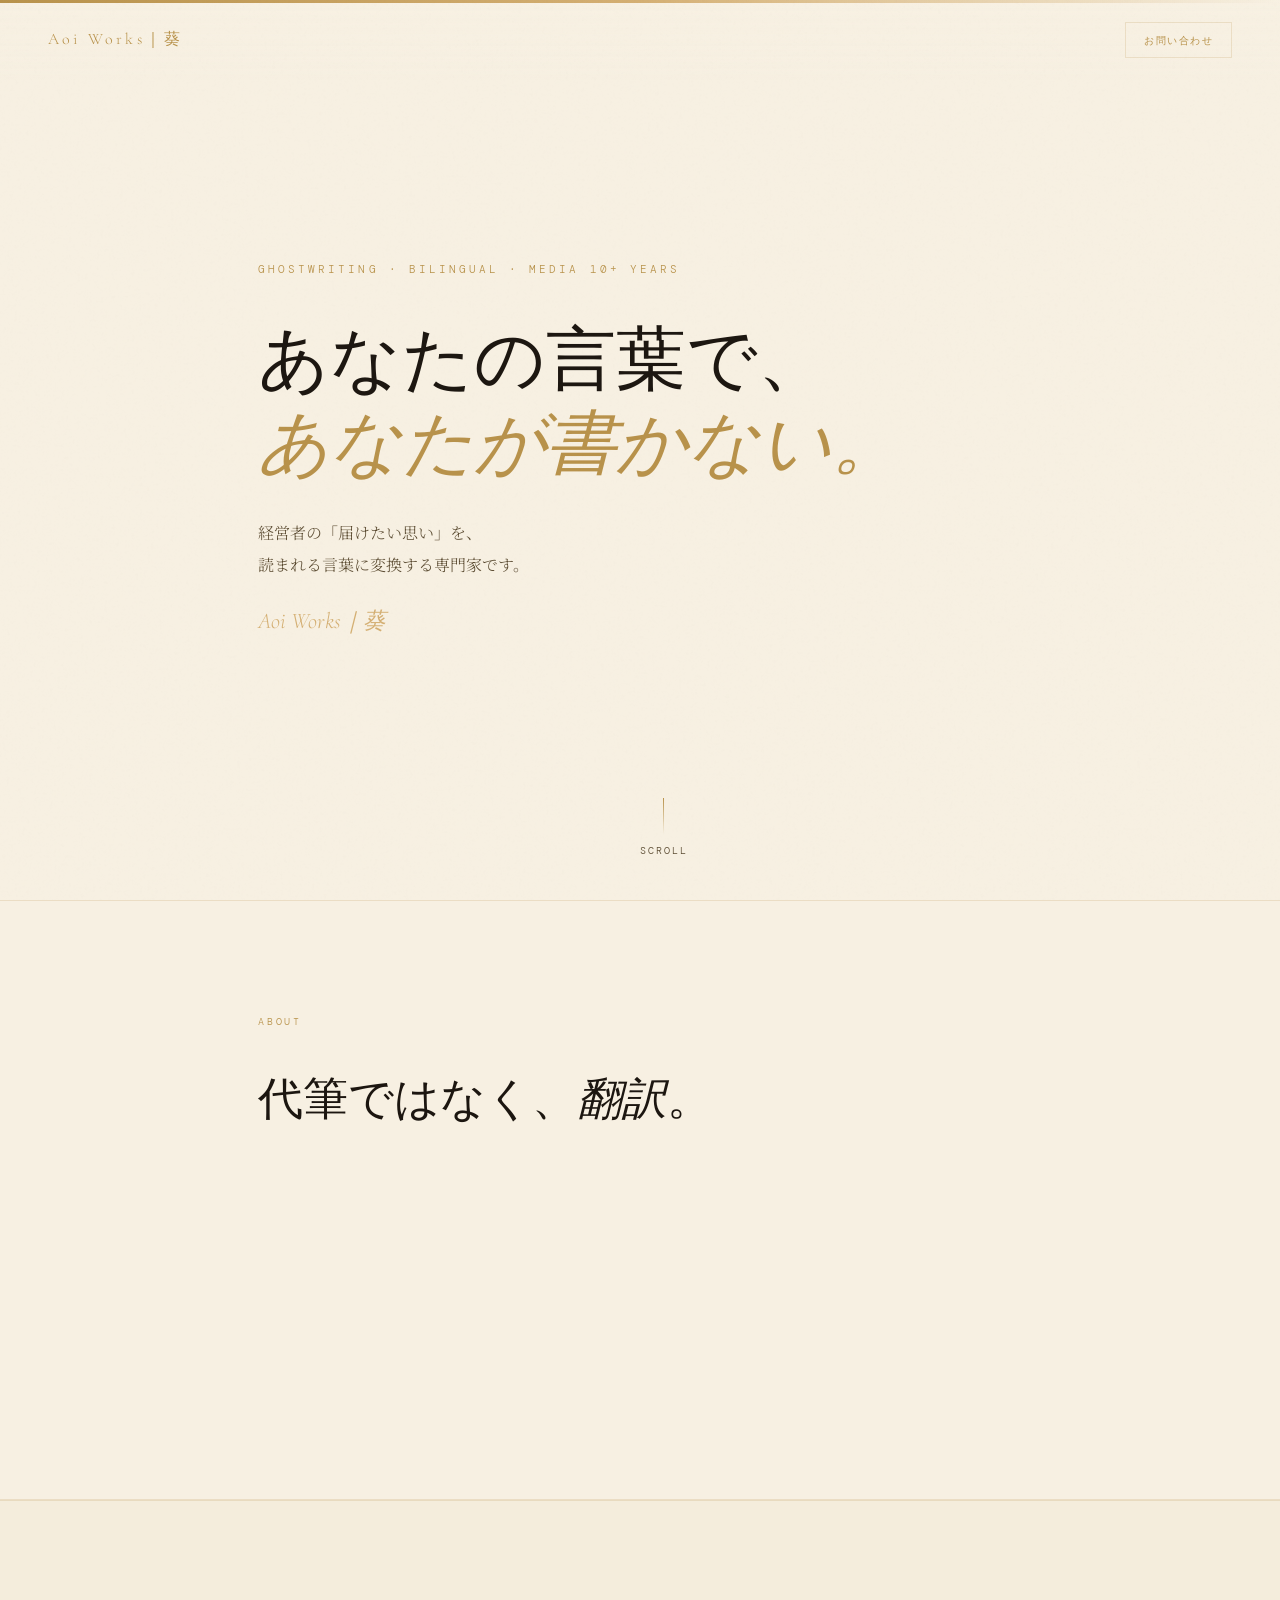
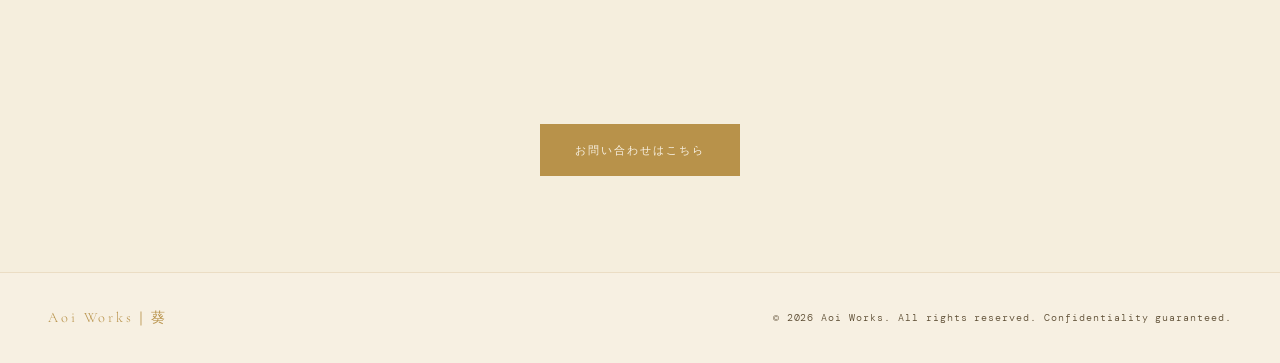
==== index.html @ c4fcb0ce "Update index.html" ====
<!DOCTYPE html>
<html lang="ja">
<head>
<meta charset="UTF-8">
<meta name="viewport" content="width=device-width, initial-scale=1.0">
<meta property="og:title" content="Aoi Works｜葵">
<meta property="og:description" content="あなたの言葉で、あなたが書かない。経営者専属ゴーストライター・英語IR代行。">
<meta property="og:image" content="https://aoi-works.github.io/og-image.png">
<meta property="og:url" content="https://aoi-works.github.io">
<meta property="og:type" content="website">
<link rel="icon" type="image/png" href="https://aoi-works.github.io/favicon.png">
<title>Aoi Works｜葵</title>
<link href="https://fonts.googleapis.com/css2?family=Cormorant+Garamond:ital,wght@0,300;0,400;0,600;1,300;1,400&family=Noto+Serif+JP:wght@200;300;400&family=DM+Mono:wght@300;400&display=swap" rel="stylesheet">
<style>
  :root {
    --paper:      #f7f0e2;
    --paper-dark: #ede0c4;
    --ink:        #1c1610;
    --gold:       #b8924a;
    --gold-light: #d4af72;
    --gold-pale:  #e8d9b8;
    --muted:      #5a4a30;
    --rule:       rgba(184,146,74,0.2);
    --serif-en:   'Cormorant Garamond', Georgia, serif;
    --serif-jp:   'Noto Serif JP', serif;
    --mono:       'DM Mono', monospace;
  }

  *, *::before, *::after { box-sizing: border-box; margin: 0; padding: 0; }
  html { scroll-behavior: smooth; }

  body {
    background: var(--paper);
    color: var(--ink);
    font-family: var(--serif-jp);
    font-weight: 300;
    line-height: 1.85;
    overflow-x: hidden;
  }

  body::before {
    content: '';
    position: fixed;
    inset: 0;
    background-image: url("data:image/svg+xml,%3Csvg viewBox='0 0 256 256' xmlns='http://www.w3.org/2000/svg'%3E%3Cfilter id='n'%3E%3CfeTurbulence type='fractalNoise' baseFrequency='0.9' numOctaves='4' stitchTiles='stitch'/%3E%3C/filter%3E%3Crect width='100%25' height='100%25' filter='url(%23n)' opacity='0.03'/%3E%3C/svg%3E");
    pointer-events: none;
    z-index: 999;
    opacity: 0.5;
  }

  .mono { font-family: var(--mono); }
  .en   { font-family: var(--serif-en); }

  /* ─── NAV ─── */
  nav {
    position: fixed;
    top: 0; left: 0; right: 0;
    z-index: 100;
    display: flex;
    justify-content: space-between;
    align-items: center;
    padding: 1.4rem 3rem;
    background: linear-gradient(to bottom, rgba(247,240,226,0.97), transparent);
  }

  .nav-logo {
    font-family: var(--serif-en);
    font-size: 1rem;
    letter-spacing: 0.2em;
    color: var(--gold);
    text-decoration: none;
  }

  .nav-contact {
    font-family: var(--mono);
    font-size: 0.65rem;
    letter-spacing: 0.15em;
    color: var(--gold);
    text-decoration: none;
    border: 1px solid var(--rule);
    padding: 0.45rem 1.1rem;
    transition: all 0.3s;
  }
  .nav-contact:hover { background: var(--gold); color: var(--paper); border-color: var(--gold); }

  /* ─── HERO ─── */
  #hero {
    min-height: 100vh;
    display: flex;
    flex-direction: column;
    justify-content: center;
    padding: 8rem 3rem 5rem;
    max-width: 860px;
    margin: 0 auto;
    position: relative;
  }

  .hero-top-line {
    position: fixed;
    top: 0; left: 0; right: 0;
    height: 3px;
    background: linear-gradient(to right, var(--gold), var(--gold-light), transparent);
    z-index: 101;
  }

  .hero-eyebrow {
    font-family: var(--mono);
    font-size: 0.68rem;
    letter-spacing: 0.28em;
    color: var(--gold);
    margin-bottom: 2.5rem;
    opacity: 0;
    animation: fadeUp 0.8s 0.2s forwards;
  }

  .hero-headline {
    font-family: var(--serif-en);
    font-size: clamp(2.4rem, 5.5vw, 4.5rem);
    font-weight: 300;
    line-height: 1.2;
    margin-bottom: 1.8rem;
    opacity: 0;
    animation: fadeUp 0.9s 0.4s forwards;
    color: var(--ink);
  }

  .hero-headline em {
    font-style: italic;
    color: var(--gold);
  }

  .hero-sub {
    font-size: 1rem;
    color: var(--muted);
    max-width: 480px;
    margin-bottom: 1.2rem;
    opacity: 0;
    animation: fadeUp 0.9s 0.6s forwards;
    line-height: 2;
  }

  .hero-tagline {
    font-family: var(--serif-en);
    font-size: 1.4rem;
    font-style: italic;
    color: var(--gold-light);
    opacity: 0;
    animation: fadeUp 0.9s 0.8s forwards;
    margin-bottom: 3rem;
  }

  .hero-scroll {
    position: absolute;
    bottom: 2.5rem;
    left: 50%;
    transform: translateX(-50%);
    display: flex;
    flex-direction: column;
    align-items: center;
    gap: 0.5rem;
    opacity: 0;
    animation: fadeUp 1s 1.2s forwards;
  }
  .hero-scroll span {
    font-family: var(--mono);
    font-size: 0.6rem;
    letter-spacing: 0.2em;
    color: var(--muted);
  }
  .scroll-line {
    width: 1px;
    height: 36px;
    background: linear-gradient(to bottom, var(--gold), transparent);
    animation: scrollPulse 2s infinite;
  }

  hr.rule {
    border: none;
    border-top: 1px solid var(--rule);
    margin: 0;
  }

  /* ─── ABOUT ─── */
  #about {
    padding: 7rem 3rem;
    max-width: 860px;
    margin: 0 auto;
  }

  .section-label {
    font-family: var(--mono);
    font-size: 0.62rem;
    letter-spacing: 0.28em;
    color: var(--gold);
    margin-bottom: 2.5rem;
  }

  .about-headline {
    font-family: var(--serif-en);
    font-size: clamp(1.8rem, 3.5vw, 2.8rem);
    font-weight: 300;
    line-height: 1.3;
    margin-bottom: 2rem;
    color: var(--ink);
  }

  .about-body {
    font-size: 0.95rem;
    font-weight: 400;
    color: var(--muted);
    max-width: 560px;
    line-height: 2;
  }

  .about-tags {
    display: flex;
    gap: 1rem;
    flex-wrap: wrap;
    margin-top: 2.5rem;
  }

  .tag {
    font-family: var(--mono);
    font-size: 0.62rem;
    letter-spacing: 0.12em;
    color: var(--gold);
    border: 1px solid var(--rule);
    padding: 0.4rem 1rem;
  }

  /* ─── SERVICES ─── */
  #services {
    padding: 7rem 3rem;
    background: rgba(184,146,74,0.04);
    border-top: 1px solid var(--rule);
    border-bottom: 1px solid var(--rule);
  }

  .services-inner {
    max-width: 860px;
    margin: 0 auto;
  }

  .cards {
    display: grid;
    grid-template-columns: 1fr 1fr;
    gap: 0;
    border: 1px solid var(--rule);
    margin-top: 3rem;
  }

  .card {
    padding: 3rem 2.5rem;
    border-right: 1px solid var(--rule);
    position: relative;
    transition: background 0.3s;
  }
  .card:last-child { border-right: none; }
  .card:hover { background: rgba(184,146,74,0.05); }

  .card.coming {
    opacity: 0.65;
  }

  .card-num {
    font-family: var(--serif-en);
    font-size: 2.5rem;
    font-weight: 300;
    color: var(--rule);
    line-height: 1;
    margin-bottom: 1.5rem;
  }

  .card-title {
    font-family: var(--serif-jp);
    font-size: 1.05rem;
    font-weight: 400;
    color: var(--ink);
    margin-bottom: 0.8rem;
    line-height: 1.6;
  }

  .card-desc {
    font-size: 0.95rem;
    font-weight: 400;
    color: var(--muted);
    line-height: 1.9;
    margin-bottom: 2rem;
  }

  .card-link {
    display: inline-block;
    font-family: var(--mono);
    font-size: 0.62rem;
    letter-spacing: 0.15em;
    color: var(--gold);
    text-decoration: none;
    border-bottom: 1px solid var(--rule);
    padding-bottom: 0.2rem;
    transition: border-color 0.3s;
  }
  .card-link:hover { border-color: var(--gold); }

  .card-coming {
    font-family: var(--mono);
    font-size: 0.62rem;
    letter-spacing: 0.15em;
    color: var(--muted);
    border: 1px solid var(--rule);
    padding: 0.3rem 0.8rem;
    display: inline-block;
  }

  /* ─── PROFILE ─── */
  #profile {
    padding: 7rem 3rem;
    max-width: 860px;
    margin: 0 auto;
  }

  .profile-inner {
    display: grid;
    grid-template-columns: 1fr 2fr;
    gap: 4rem;
    align-items: start;
  }

  .profile-icon {
    width: 100%;
    aspect-ratio: 1;
    max-width: 180px;
    border-radius: 50%;
    background: linear-gradient(135deg, var(--paper), var(--paper-dark));
    border: 1px solid var(--gold-pale);
    display: flex;
    align-items: center;
    justify-content: center;
    flex-direction: column;
    gap: 0.3rem;
  }

  .profile-icon-char {
    font-family: var(--serif-jp);
    font-size: 3rem;
    color: var(--gold);
    line-height: 1;
  }

  .profile-icon-sub {
    font-family: var(--mono);
    font-size: 0.6rem;
    letter-spacing: 0.2em;
    color: var(--gold-light);
  }

  .profile-name {
    font-family: var(--serif-en);
    font-size: 1.4rem;
    font-weight: 400;
    letter-spacing: 0.08em;
    color: var(--gold);
    margin-bottom: 0.4rem;
  }

  .profile-text {
    font-size: 0.95rem;
    font-weight: 400;
    color: var(--muted);
    line-height: 2.1;
  }

  /* ─── CONTACT ─── */
  #contact {
    padding: 7rem 3rem 6rem;
    text-align: center;
    position: relative;
    border-top: 1px solid var(--rule);
    background: rgba(184,146,74,0.03);
  }

  #contact::before {
    content: '葵';
    position: absolute;
    top: 50%;
    left: 50%;
    transform: translate(-50%, -50%);
    font-family: var(--serif-jp);
    font-size: 20vw;
    color: rgba(184,146,74,0.05);
    pointer-events: none;
  }

  .contact-label {
    font-family: var(--mono);
    font-size: 0.62rem;
    letter-spacing: 0.28em;
    color: var(--gold);
    margin-bottom: 1.5rem;
  }

  .contact-headline {
    font-family: var(--serif-en);
    font-size: clamp(1.6rem, 4vw, 3.2rem);
    font-weight: 300;
    line-height: 1.3;
    margin-bottom: 1.2rem;
    color: var(--ink);
  }

  .contact-headline em { font-style: italic; color: var(--gold); }

  .contact-sub {
    font-size: 0.95rem;
    font-weight: 400;
    color: var(--muted);
    margin-bottom: 3rem;
    max-width: 380px;
    margin-left: auto;
    margin-right: auto;
  }

  .btn {
    display: inline-block;
    background: var(--gold);
    color: var(--paper);
    font-family: var(--mono);
    font-size: 0.68rem;
    letter-spacing: 0.18em;
    padding: 1rem 2.2rem;
    text-decoration: none;
    transition: all 0.3s;
  }
  .btn:hover { background: var(--gold-light); }

  /* ─── FOOTER ─── */
  footer {
    padding: 2rem 3rem;
    border-top: 1px solid var(--rule);
    display: flex;
    justify-content: space-between;
    align-items: center;
    flex-wrap: wrap;
    gap: 1rem;
  }

  footer .logo {
    font-family: var(--serif-en);
    font-size: 0.9rem;
    letter-spacing: 0.2em;
    color: var(--gold);
  }

  footer p {
    font-family: var(--mono);
    font-size: 0.6rem;
    letter-spacing: 0.1em;
    color: var(--muted);
  }

  /* ─── REVEAL ─── */
  .reveal {
    opacity: 0;
    transform: translateY(20px);
    transition: opacity 0.7s ease, transform 0.7s ease;
  }
  .reveal.visible { opacity: 1; transform: translateY(0); }

  /* ─── ANIMATIONS ─── */
  @keyframes fadeUp {
    from { opacity: 0; transform: translateY(20px); }
    to   { opacity: 1; transform: translateY(0); }
  }
  @keyframes scrollPulse {
    0%, 100% { opacity: 0.3; }
    50%       { opacity: 1; }
  }

  /* ─── RESPONSIVE ─── */
  @media (max-width: 700px) {
    nav { padding: 1.2rem 1.5rem; }
    #hero, #about, #services, #profile, #contact { padding-left: 1.5rem; padding-right: 1.5rem; }
    .cards { grid-template-columns: 1fr; }
    .card { border-right: none; border-bottom: 1px solid var(--rule); }
    .card:last-child { border-bottom: none; }
    .profile-inner { grid-template-columns: 1fr; gap: 2rem; }
    .profile-icon { max-width: 120px; }
    footer { flex-direction: column; text-align: center; }
  }
</style>
</head>

<!-- <div class="hero-top-line"></div> -->
  
<body>

<!-- NAV -->
<nav>
  <a class="nav-logo" href="#">Aoi Works｜葵</a>
  <a class="nav-contact" href="#contact">お問い合わせ</a>
</nav>

<!-- HERO -->
<div class="hero-top-line"></div>
<section id="hero">
  <p class="hero-eyebrow">GHOSTWRITING · BILINGUAL · MEDIA 10+ YEARS</p>
  <h1 class="hero-headline">
    あなたの言葉で、<br>
    <em>あなたが書かない。</em>
  </h1>
  <p class="hero-sub">
    経営者の「届けたい思い」を、<br>読まれる言葉に変換する専門家です。
  </p>
  <p class="hero-tagline en">Aoi Works｜葵</p>
  <div class="hero-scroll">
    <div class="scroll-line"></div>
    <span>SCROLL</span>
  </div>
</section>

<hr class="rule">

<!-- ABOUT -->
<section id="about">
  <p class="section-label reveal">ABOUT</p>
  <h2 class="about-headline reveal">
    代筆ではなく、<em class="en" style="font-style:italic;">翻訳</em>。
  </h2>
  <p class="about-body reveal">
    メディア歴10年以上、日英バイリンガル。<br>
    経営者の思考を、その人にしか書けない言葉で届けます。<br><br>
    フォロワーの数より、読んだ人の密度で信頼は積まれる。<br>
    その密度を作るのが、私の仕事です。
  </p>
  <div class="about-tags reveal">
    <span class="tag">MEDIA 10+ YEARS</span>
    <span class="tag">BILINGUAL JP / EN</span>
    <span class="tag">NDA GUARANTEED</span>
    <span class="tag">CONFIDENTIAL</span>
  </div>
</section>

<hr class="rule">

<!-- SERVICES -->
<section id="services">
  <div class="services-inner">
    <p class="section-label reveal">SERVICES</p>

    <div class="cards reveal">
      <!-- Card 1 -->
      <div class="card">
        <div class="card-num en">01</div>
        <h3 class="card-title">経営者SNS<br>ゴーストライティング</h3>
        <p class="card-desc">
          経営者のX・LinkedIn投稿を、<br>
          その人にしか書けない言葉で代わりに書きます。<br>
          月1回のヒアリングで、<br>
          毎週あなたの言葉が届き続けます。
        </p>
        <a href="https://aoi-works.github.io/ghostwriting.html" class="card-link">詳しく見る →</a>
      </div>

      <!-- Card 2 -->
      <div class="card coming">
        <div class="card-num en">02</div>
        <h3 class="card-title">英語IR・<br>プレスリリース代行</h3>
        <p class="card-desc">
          日本語で話してください。<br>
          英語で投資家・メディアに届けます。<br>
          翻訳ではなく、<br>
          刺さるストーリーを作ります。
        </p>
        <span class="card-coming">準備中</span>
      </div>
    </div>
  </div>
</section>

<hr class="rule">

<!-- PROFILE -->
<section id="profile">
  <p class="section-label reveal">PROFILE</p>
  <div class="profile-inner reveal">
    <div class="profile-icon">
      <span class="profile-icon-char">葵</span>
      <span class="profile-icon-sub">AOI WORKS</span>
    </div>
    <div>
      <p class="profile-name">Aoi Works｜葵</p>
      <p class="profile-text">
        メディア業界で10年以上、文章を書いてきた。<br><br>
        その間に気づいたのは、「書く技術」より<br>
        「その人の核心を引き出す技術」の方が<br>
        圧倒的に難しいということ。<br><br>
        上手い文章を書ける人は多い。<br>
        でも「この人にしか書けない文章」を<br>
        代わりに書ける人は少ない。<br><br>
        全クライアントNDA締結。守秘義務厳守。
      </p>
    </div>
  </div>
</section>

<!-- CONTACT -->
<section id="contact">
  <p class="contact-label reveal">CONTACT</p>
  <h2 class="contact-headline reveal">
    まず、話してみてください。<br>
    <em>30分で変わるものがあります。</em>
  </h2>
  <p class="contact-sub reveal">
    売り込みは一切しません。<br>
    あなたの発信の悩みを聞いて、<br>
    私にできることをお伝えするだけです。
  </p>
  <div class="reveal">
    <a href="mailto:aoi.works.jp@gmail.com" class="btn">お問い合わせはこちら</a>
  </div>
</section>

<footer>
  <span class="logo">Aoi Works｜葵</span>
  <p>© 2026 Aoi Works. All rights reserved. Confidentiality guaranteed.</p>
</footer>

<script>
  const reveals = document.querySelectorAll('.reveal');
  const observer = new IntersectionObserver((entries) => {
    entries.forEach((entry, i) => {
      if (entry.isIntersecting) {
        setTimeout(() => entry.target.classList.add('visible'), i * 80);
        observer.unobserve(entry.target);
      }
    });
  }, { threshold: 0.1 });
  reveals.forEach(el => observer.observe(el));
</script>
</body>
</html>
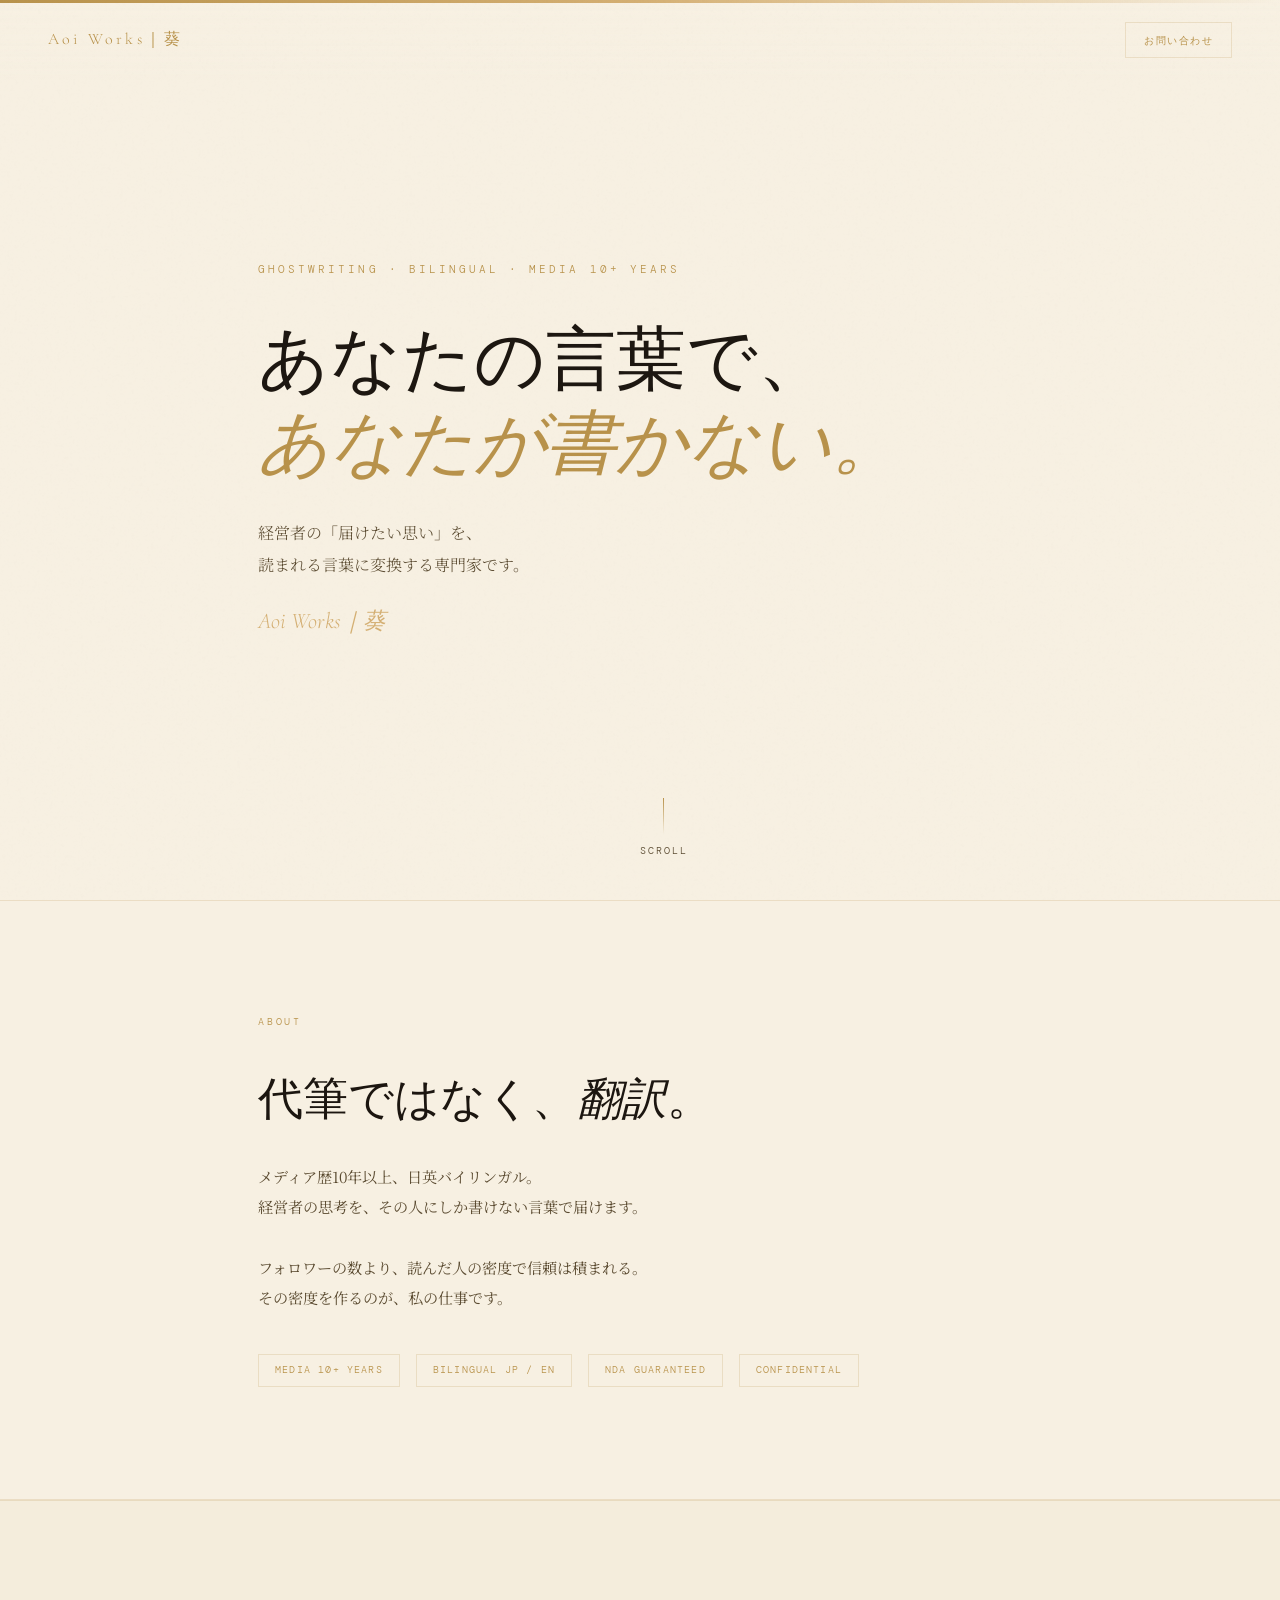
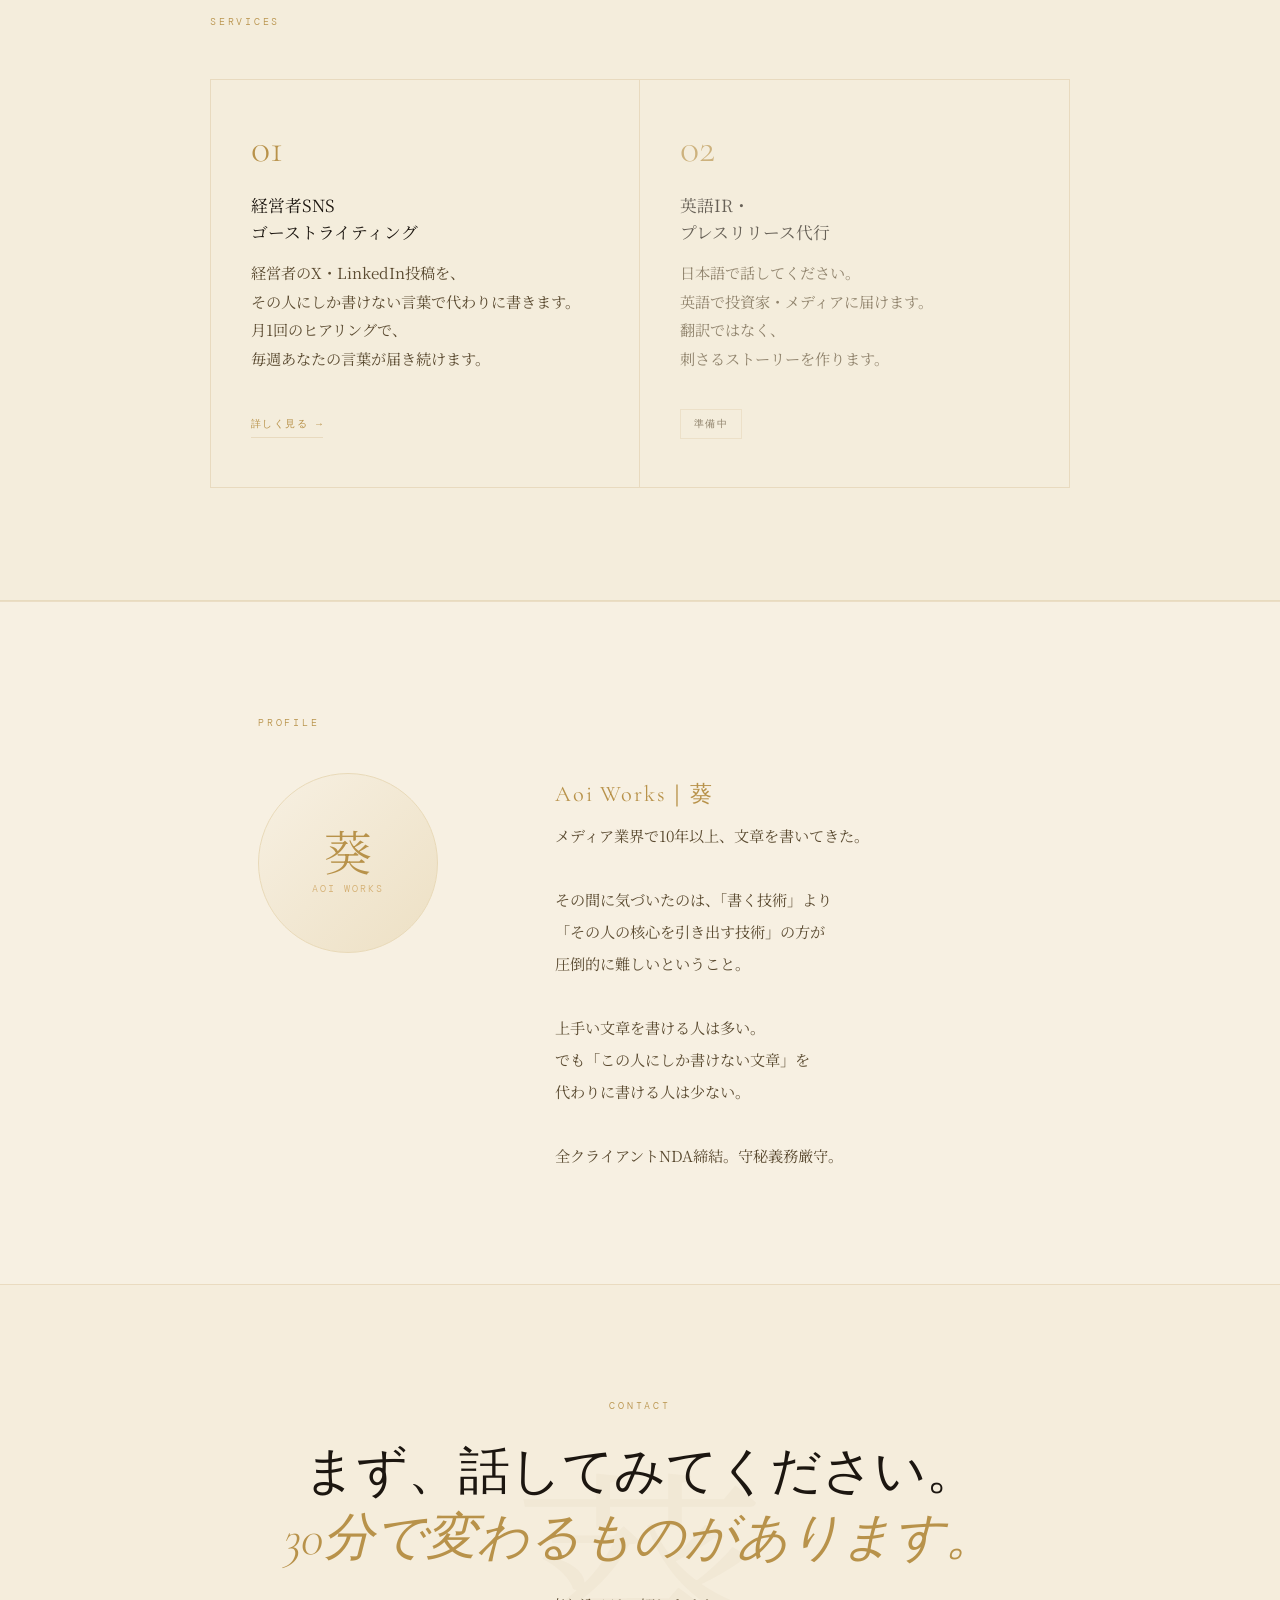
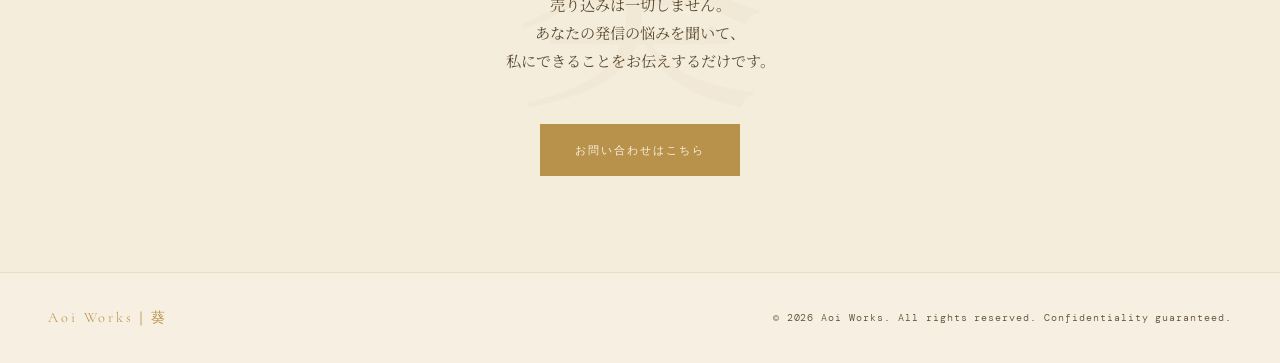
==== commit ece4d532: "Update index.html" ====
--- a/index.html
+++ b/index.html
@@ -266,7 +266,7 @@
     font-family: var(--serif-en);
     font-size: 2.5rem;
     font-weight: 300;
-    color: var(--rule);
+    color: var(--gold);
     line-height: 1;
     margin-bottom: 1.5rem;
   }
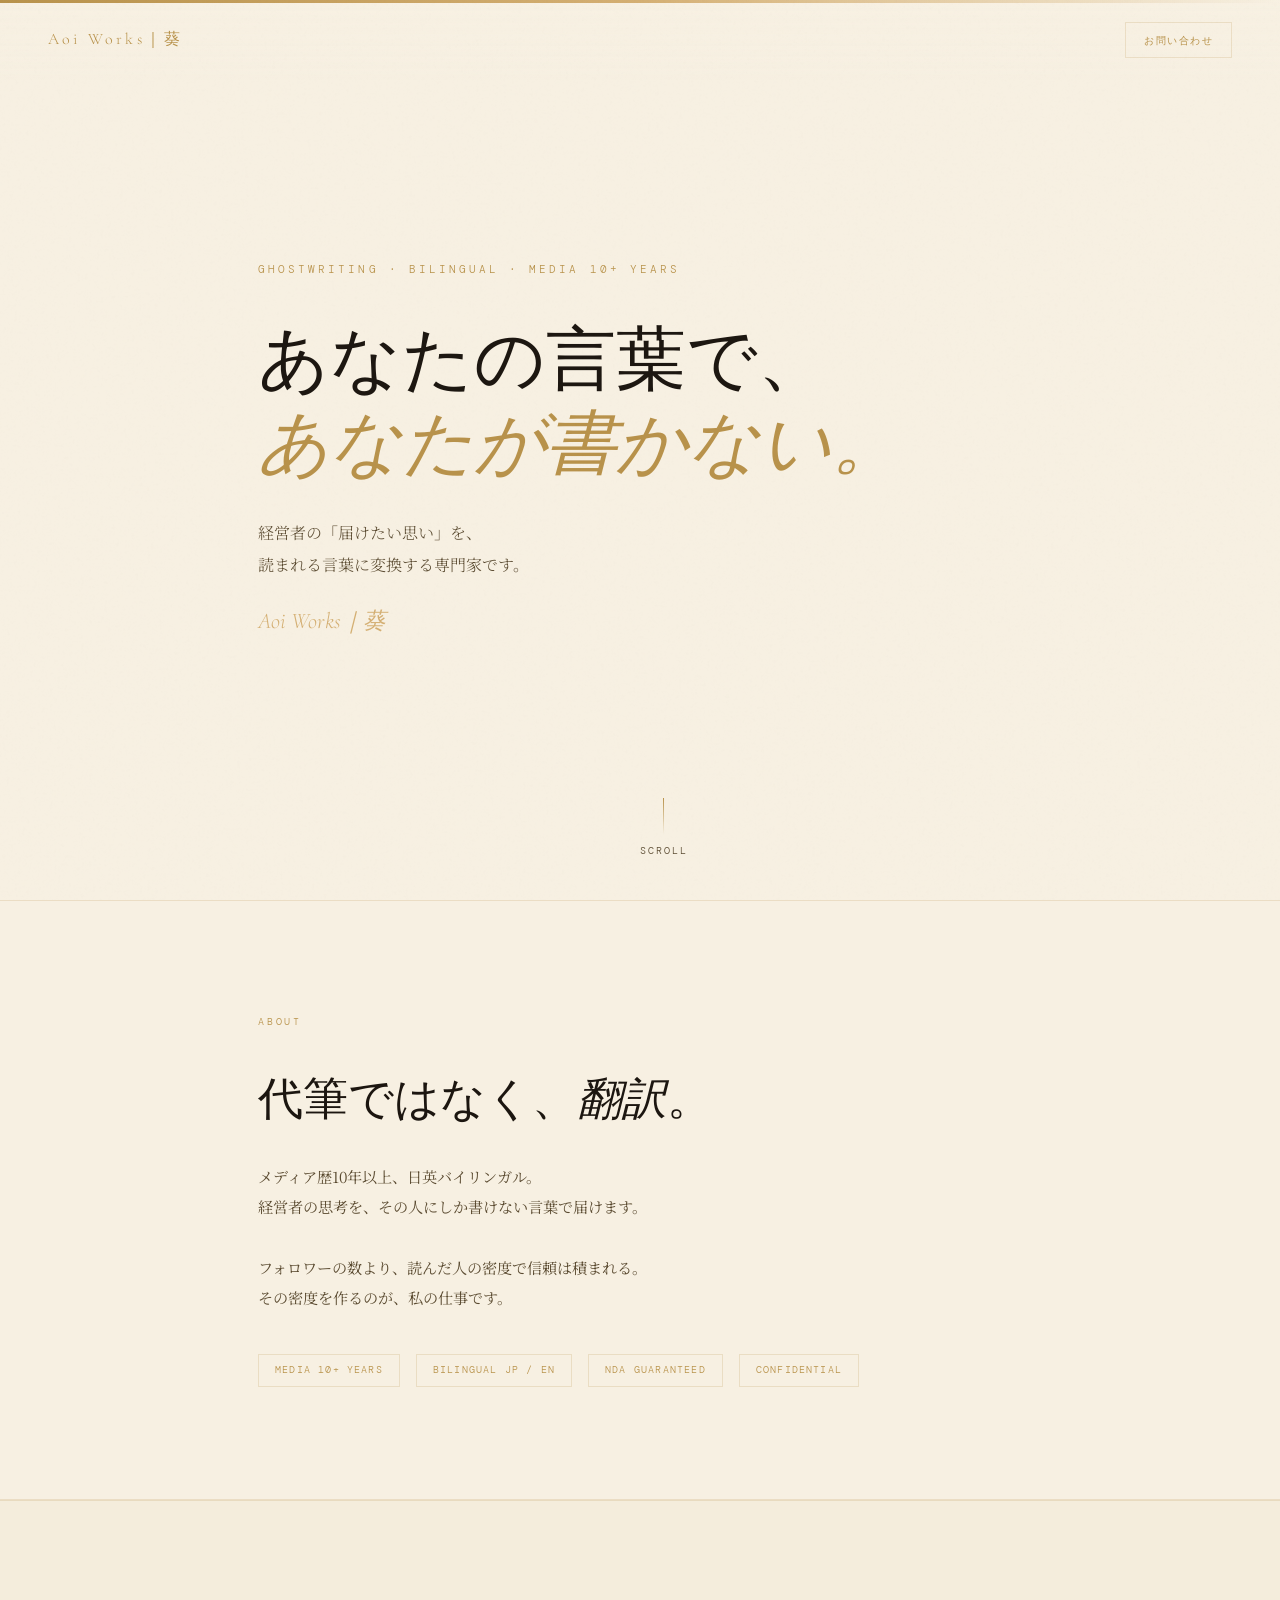
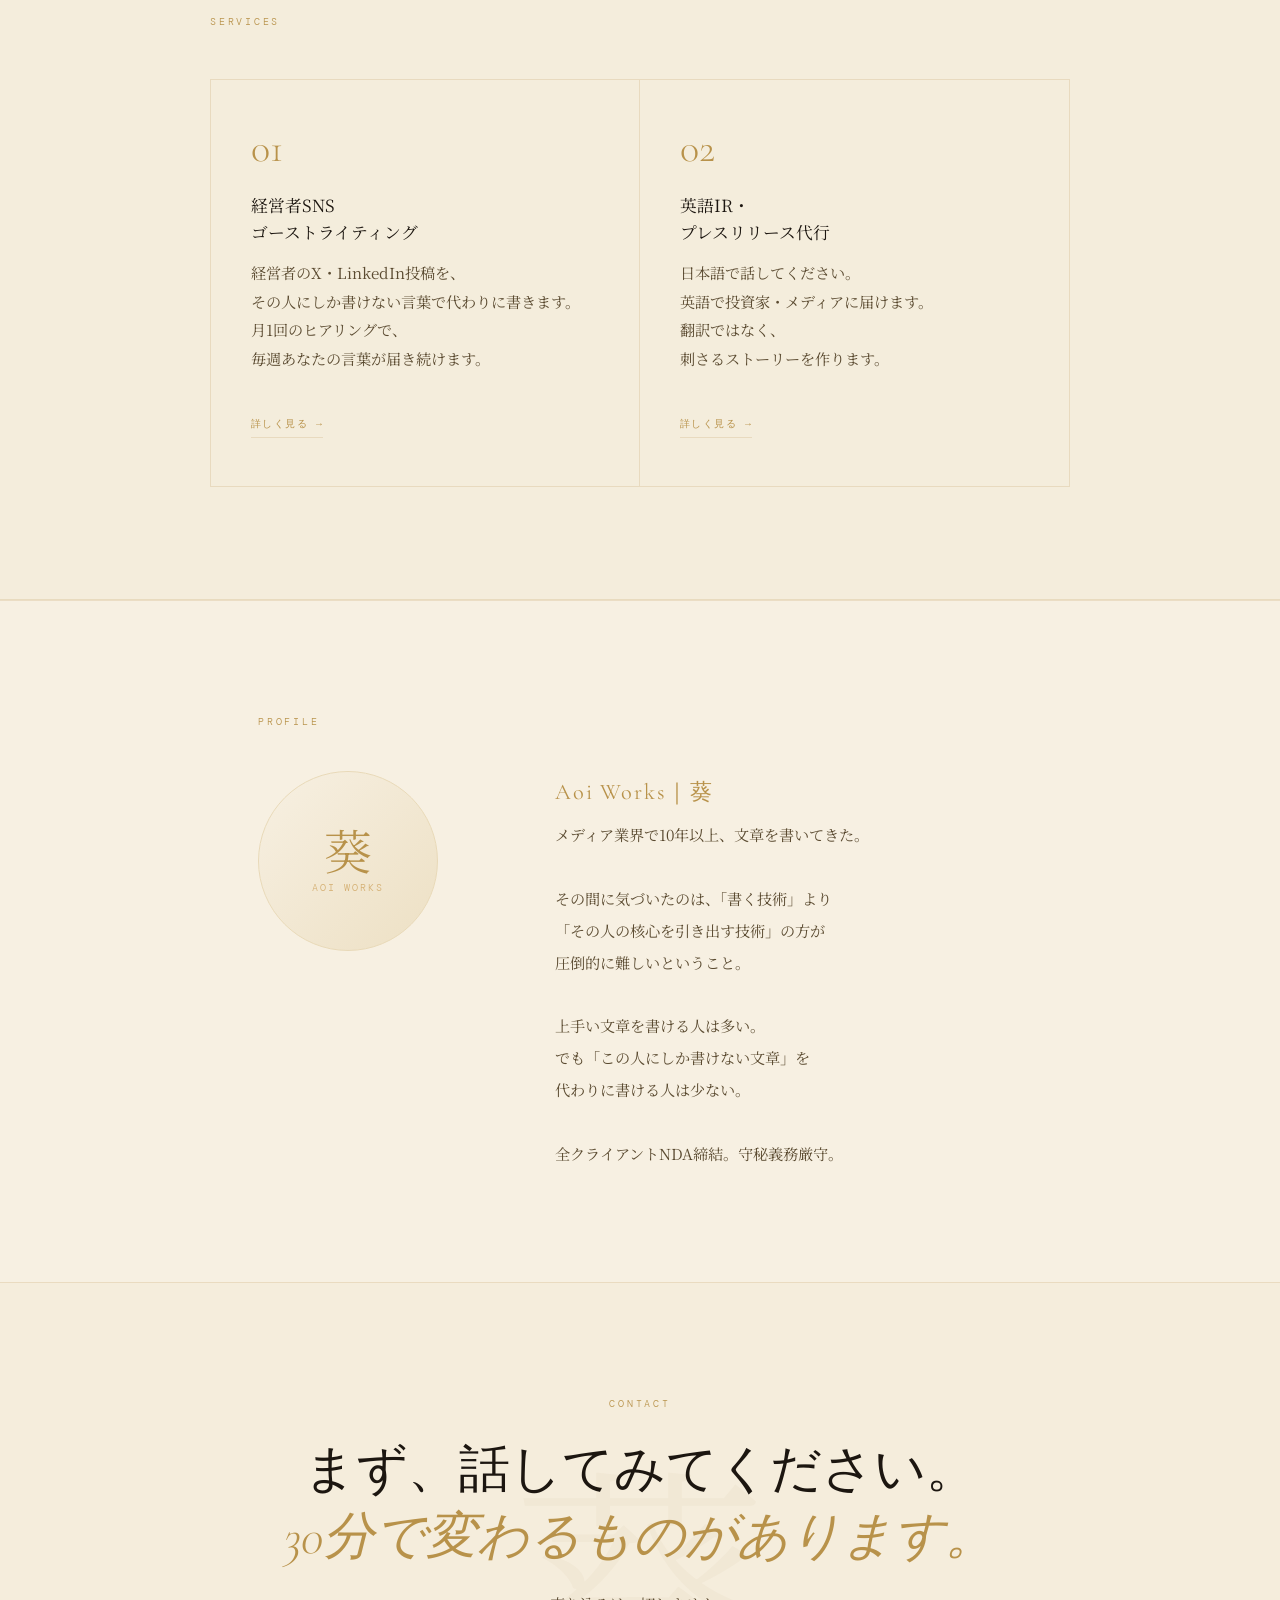
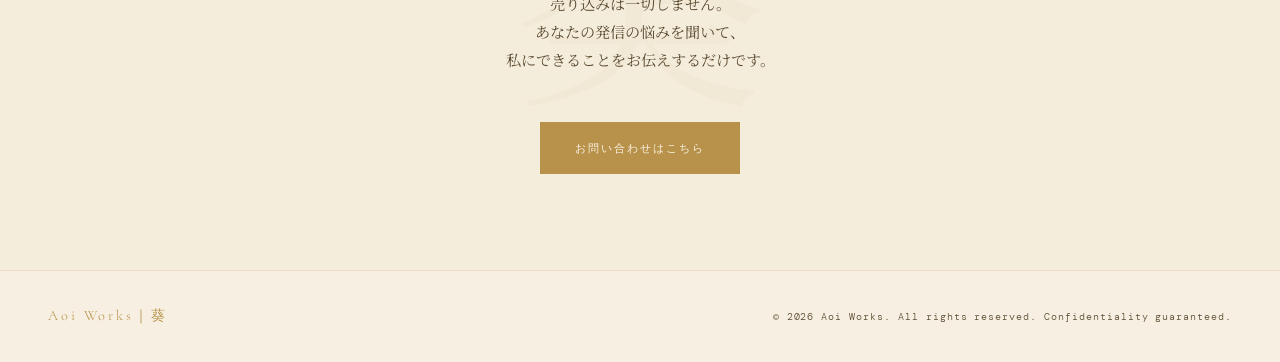
==== commit b39288a5: "Add files via upload" ====
--- a/index.html
+++ b/index.html
@@ -5,488 +5,13 @@
 <meta name="viewport" content="width=device-width, initial-scale=1.0">
 <meta property="og:title" content="Aoi Works｜葵">
 <meta property="og:description" content="あなたの言葉で、あなたが書かない。経営者専属ゴーストライター・英語IR代行。">
-<meta property="og:image" content="https://aoi-works.github.io/og-image.png">
+<meta property="og:image" content="https://aoi-works.github.io/img/og-image.png">
 <meta property="og:url" content="https://aoi-works.github.io">
 <meta property="og:type" content="website">
-<link rel="icon" type="image/png" href="https://aoi-works.github.io/favicon.png">
+<link rel="icon" type="image/png" href="https://aoi-works.github.io/img/favicon.png">
 <title>Aoi Works｜葵</title>
 <link href="https://fonts.googleapis.com/css2?family=Cormorant+Garamond:ital,wght@0,300;0,400;0,600;1,300;1,400&family=Noto+Serif+JP:wght@200;300;400&family=DM+Mono:wght@300;400&display=swap" rel="stylesheet">
-<style>
-  :root {
-    --paper:      #f7f0e2;
-    --paper-dark: #ede0c4;
-    --ink:        #1c1610;
-    --gold:       #b8924a;
-    --gold-light: #d4af72;
-    --gold-pale:  #e8d9b8;
-    --muted:      #5a4a30;
-    --rule:       rgba(184,146,74,0.2);
-    --serif-en:   'Cormorant Garamond', Georgia, serif;
-    --serif-jp:   'Noto Serif JP', serif;
-    --mono:       'DM Mono', monospace;
-  }
-
-  *, *::before, *::after { box-sizing: border-box; margin: 0; padding: 0; }
-  html { scroll-behavior: smooth; }
-
-  body {
-    background: var(--paper);
-    color: var(--ink);
-    font-family: var(--serif-jp);
-    font-weight: 300;
-    line-height: 1.85;
-    overflow-x: hidden;
-  }
-
-  body::before {
-    content: '';
-    position: fixed;
-    inset: 0;
-    background-image: url("data:image/svg+xml,%3Csvg viewBox='0 0 256 256' xmlns='http://www.w3.org/2000/svg'%3E%3Cfilter id='n'%3E%3CfeTurbulence type='fractalNoise' baseFrequency='0.9' numOctaves='4' stitchTiles='stitch'/%3E%3C/filter%3E%3Crect width='100%25' height='100%25' filter='url(%23n)' opacity='0.03'/%3E%3C/svg%3E");
-    pointer-events: none;
-    z-index: 999;
-    opacity: 0.5;
-  }
-
-  .mono { font-family: var(--mono); }
-  .en   { font-family: var(--serif-en); }
-
-  /* ─── NAV ─── */
-  nav {
-    position: fixed;
-    top: 0; left: 0; right: 0;
-    z-index: 100;
-    display: flex;
-    justify-content: space-between;
-    align-items: center;
-    padding: 1.4rem 3rem;
-    background: linear-gradient(to bottom, rgba(247,240,226,0.97), transparent);
-  }
-
-  .nav-logo {
-    font-family: var(--serif-en);
-    font-size: 1rem;
-    letter-spacing: 0.2em;
-    color: var(--gold);
-    text-decoration: none;
-  }
-
-  .nav-contact {
-    font-family: var(--mono);
-    font-size: 0.65rem;
-    letter-spacing: 0.15em;
-    color: var(--gold);
-    text-decoration: none;
-    border: 1px solid var(--rule);
-    padding: 0.45rem 1.1rem;
-    transition: all 0.3s;
-  }
-  .nav-contact:hover { background: var(--gold); color: var(--paper); border-color: var(--gold); }
-
-  /* ─── HERO ─── */
-  #hero {
-    min-height: 100vh;
-    display: flex;
-    flex-direction: column;
-    justify-content: center;
-    padding: 8rem 3rem 5rem;
-    max-width: 860px;
-    margin: 0 auto;
-    position: relative;
-  }
-
-  .hero-top-line {
-    position: fixed;
-    top: 0; left: 0; right: 0;
-    height: 3px;
-    background: linear-gradient(to right, var(--gold), var(--gold-light), transparent);
-    z-index: 101;
-  }
-
-  .hero-eyebrow {
-    font-family: var(--mono);
-    font-size: 0.68rem;
-    letter-spacing: 0.28em;
-    color: var(--gold);
-    margin-bottom: 2.5rem;
-    opacity: 0;
-    animation: fadeUp 0.8s 0.2s forwards;
-  }
-
-  .hero-headline {
-    font-family: var(--serif-en);
-    font-size: clamp(2.4rem, 5.5vw, 4.5rem);
-    font-weight: 300;
-    line-height: 1.2;
-    margin-bottom: 1.8rem;
-    opacity: 0;
-    animation: fadeUp 0.9s 0.4s forwards;
-    color: var(--ink);
-  }
-
-  .hero-headline em {
-    font-style: italic;
-    color: var(--gold);
-  }
-
-  .hero-sub {
-    font-size: 1rem;
-    color: var(--muted);
-    max-width: 480px;
-    margin-bottom: 1.2rem;
-    opacity: 0;
-    animation: fadeUp 0.9s 0.6s forwards;
-    line-height: 2;
-  }
-
-  .hero-tagline {
-    font-family: var(--serif-en);
-    font-size: 1.4rem;
-    font-style: italic;
-    color: var(--gold-light);
-    opacity: 0;
-    animation: fadeUp 0.9s 0.8s forwards;
-    margin-bottom: 3rem;
-  }
-
-  .hero-scroll {
-    position: absolute;
-    bottom: 2.5rem;
-    left: 50%;
-    transform: translateX(-50%);
-    display: flex;
-    flex-direction: column;
-    align-items: center;
-    gap: 0.5rem;
-    opacity: 0;
-    animation: fadeUp 1s 1.2s forwards;
-  }
-  .hero-scroll span {
-    font-family: var(--mono);
-    font-size: 0.6rem;
-    letter-spacing: 0.2em;
-    color: var(--muted);
-  }
-  .scroll-line {
-    width: 1px;
-    height: 36px;
-    background: linear-gradient(to bottom, var(--gold), transparent);
-    animation: scrollPulse 2s infinite;
-  }
-
-  hr.rule {
-    border: none;
-    border-top: 1px solid var(--rule);
-    margin: 0;
-  }
-
-  /* ─── ABOUT ─── */
-  #about {
-    padding: 7rem 3rem;
-    max-width: 860px;
-    margin: 0 auto;
-  }
-
-  .section-label {
-    font-family: var(--mono);
-    font-size: 0.62rem;
-    letter-spacing: 0.28em;
-    color: var(--gold);
-    margin-bottom: 2.5rem;
-  }
-
-  .about-headline {
-    font-family: var(--serif-en);
-    font-size: clamp(1.8rem, 3.5vw, 2.8rem);
-    font-weight: 300;
-    line-height: 1.3;
-    margin-bottom: 2rem;
-    color: var(--ink);
-  }
-
-  .about-body {
-    font-size: 0.95rem;
-    font-weight: 400;
-    color: var(--muted);
-    max-width: 560px;
-    line-height: 2;
-  }
-
-  .about-tags {
-    display: flex;
-    gap: 1rem;
-    flex-wrap: wrap;
-    margin-top: 2.5rem;
-  }
-
-  .tag {
-    font-family: var(--mono);
-    font-size: 0.62rem;
-    letter-spacing: 0.12em;
-    color: var(--gold);
-    border: 1px solid var(--rule);
-    padding: 0.4rem 1rem;
-  }
-
-  /* ─── SERVICES ─── */
-  #services {
-    padding: 7rem 3rem;
-    background: rgba(184,146,74,0.04);
-    border-top: 1px solid var(--rule);
-    border-bottom: 1px solid var(--rule);
-  }
-
-  .services-inner {
-    max-width: 860px;
-    margin: 0 auto;
-  }
-
-  .cards {
-    display: grid;
-    grid-template-columns: 1fr 1fr;
-    gap: 0;
-    border: 1px solid var(--rule);
-    margin-top: 3rem;
-  }
-
-  .card {
-    padding: 3rem 2.5rem;
-    border-right: 1px solid var(--rule);
-    position: relative;
-    transition: background 0.3s;
-  }
-  .card:last-child { border-right: none; }
-  .card:hover { background: rgba(184,146,74,0.05); }
-
-  .card.coming {
-    opacity: 0.65;
-  }
-
-  .card-num {
-    font-family: var(--serif-en);
-    font-size: 2.5rem;
-    font-weight: 300;
-    color: var(--gold);
-    line-height: 1;
-    margin-bottom: 1.5rem;
-  }
-
-  .card-title {
-    font-family: var(--serif-jp);
-    font-size: 1.05rem;
-    font-weight: 400;
-    color: var(--ink);
-    margin-bottom: 0.8rem;
-    line-height: 1.6;
-  }
-
-  .card-desc {
-    font-size: 0.95rem;
-    font-weight: 400;
-    color: var(--muted);
-    line-height: 1.9;
-    margin-bottom: 2rem;
-  }
-
-  .card-link {
-    display: inline-block;
-    font-family: var(--mono);
-    font-size: 0.62rem;
-    letter-spacing: 0.15em;
-    color: var(--gold);
-    text-decoration: none;
-    border-bottom: 1px solid var(--rule);
-    padding-bottom: 0.2rem;
-    transition: border-color 0.3s;
-  }
-  .card-link:hover { border-color: var(--gold); }
-
-  .card-coming {
-    font-family: var(--mono);
-    font-size: 0.62rem;
-    letter-spacing: 0.15em;
-    color: var(--muted);
-    border: 1px solid var(--rule);
-    padding: 0.3rem 0.8rem;
-    display: inline-block;
-  }
-
-  /* ─── PROFILE ─── */
-  #profile {
-    padding: 7rem 3rem;
-    max-width: 860px;
-    margin: 0 auto;
-  }
-
-  .profile-inner {
-    display: grid;
-    grid-template-columns: 1fr 2fr;
-    gap: 4rem;
-    align-items: start;
-  }
-
-  .profile-icon {
-    width: 100%;
-    aspect-ratio: 1;
-    max-width: 180px;
-    border-radius: 50%;
-    background: linear-gradient(135deg, var(--paper), var(--paper-dark));
-    border: 1px solid var(--gold-pale);
-    display: flex;
-    align-items: center;
-    justify-content: center;
-    flex-direction: column;
-    gap: 0.3rem;
-  }
-
-  .profile-icon-char {
-    font-family: var(--serif-jp);
-    font-size: 3rem;
-    color: var(--gold);
-    line-height: 1;
-  }
-
-  .profile-icon-sub {
-    font-family: var(--mono);
-    font-size: 0.6rem;
-    letter-spacing: 0.2em;
-    color: var(--gold-light);
-  }
-
-  .profile-name {
-    font-family: var(--serif-en);
-    font-size: 1.4rem;
-    font-weight: 400;
-    letter-spacing: 0.08em;
-    color: var(--gold);
-    margin-bottom: 0.4rem;
-  }
-
-  .profile-text {
-    font-size: 0.95rem;
-    font-weight: 400;
-    color: var(--muted);
-    line-height: 2.1;
-  }
-
-  /* ─── CONTACT ─── */
-  #contact {
-    padding: 7rem 3rem 6rem;
-    text-align: center;
-    position: relative;
-    border-top: 1px solid var(--rule);
-    background: rgba(184,146,74,0.03);
-  }
-
-  #contact::before {
-    content: '葵';
-    position: absolute;
-    top: 50%;
-    left: 50%;
-    transform: translate(-50%, -50%);
-    font-family: var(--serif-jp);
-    font-size: 20vw;
-    color: rgba(184,146,74,0.05);
-    pointer-events: none;
-  }
-
-  .contact-label {
-    font-family: var(--mono);
-    font-size: 0.62rem;
-    letter-spacing: 0.28em;
-    color: var(--gold);
-    margin-bottom: 1.5rem;
-  }
-
-  .contact-headline {
-    font-family: var(--serif-en);
-    font-size: clamp(1.6rem, 4vw, 3.2rem);
-    font-weight: 300;
-    line-height: 1.3;
-    margin-bottom: 1.2rem;
-    color: var(--ink);
-  }
-
-  .contact-headline em { font-style: italic; color: var(--gold); }
-
-  .contact-sub {
-    font-size: 0.95rem;
-    font-weight: 400;
-    color: var(--muted);
-    margin-bottom: 3rem;
-    max-width: 380px;
-    margin-left: auto;
-    margin-right: auto;
-  }
-
-  .btn {
-    display: inline-block;
-    background: var(--gold);
-    color: var(--paper);
-    font-family: var(--mono);
-    font-size: 0.68rem;
-    letter-spacing: 0.18em;
-    padding: 1rem 2.2rem;
-    text-decoration: none;
-    transition: all 0.3s;
-  }
-  .btn:hover { background: var(--gold-light); }
-
-  /* ─── FOOTER ─── */
-  footer {
-    padding: 2rem 3rem;
-    border-top: 1px solid var(--rule);
-    display: flex;
-    justify-content: space-between;
-    align-items: center;
-    flex-wrap: wrap;
-    gap: 1rem;
-  }
-
-  footer .logo {
-    font-family: var(--serif-en);
-    font-size: 0.9rem;
-    letter-spacing: 0.2em;
-    color: var(--gold);
-  }
-
-  footer p {
-    font-family: var(--mono);
-    font-size: 0.6rem;
-    letter-spacing: 0.1em;
-    color: var(--muted);
-  }
-
-  /* ─── REVEAL ─── */
-  .reveal {
-    opacity: 0;
-    transform: translateY(20px);
-    transition: opacity 0.7s ease, transform 0.7s ease;
-  }
-  .reveal.visible { opacity: 1; transform: translateY(0); }
-
-  /* ─── ANIMATIONS ─── */
-  @keyframes fadeUp {
-    from { opacity: 0; transform: translateY(20px); }
-    to   { opacity: 1; transform: translateY(0); }
-  }
-  @keyframes scrollPulse {
-    0%, 100% { opacity: 0.3; }
-    50%       { opacity: 1; }
-  }
-
-  /* ─── RESPONSIVE ─── */
-  @media (max-width: 700px) {
-    nav { padding: 1.2rem 1.5rem; }
-    #hero, #about, #services, #profile, #contact { padding-left: 1.5rem; padding-right: 1.5rem; }
-    .cards { grid-template-columns: 1fr; }
-    .card { border-right: none; border-bottom: 1px solid var(--rule); }
-    .card:last-child { border-bottom: none; }
-    .profile-inner { grid-template-columns: 1fr; gap: 2rem; }
-    .profile-icon { max-width: 120px; }
-    footer { flex-direction: column; text-align: center; }
-  }
-</style>
+<link rel="stylesheet" href="css/style.css">
 </head>
 
 <!-- <div class="hero-top-line"></div> -->
@@ -557,11 +82,11 @@
           月1回のヒアリングで、<br>
           毎週あなたの言葉が届き続けます。
         </p>
-        <a href="https://aoi-works.github.io/ghostwriting.html" class="card-link">詳しく見る →</a>
+        <a href="gw/" class="card-link">詳しく見る →</a>
       </div>
 
       <!-- Card 2 -->
-      <div class="card coming">
+      <div class="card">
         <div class="card-num en">02</div>
         <h3 class="card-title">英語IR・<br>プレスリリース代行</h3>
         <p class="card-desc">
@@ -570,7 +95,7 @@
           翻訳ではなく、<br>
           刺さるストーリーを作ります。
         </p>
-        <span class="card-coming">準備中</span>
+        <a href="ir/" class="card-link">詳しく見る →</a>
       </div>
     </div>
   </div>
--- a/css/style.css
+++ b/css/style.css
@@ -0,0 +1,1103 @@
+/* Aoi Works | 葵 - Shared Stylesheet */
+/* Used by: index.html, ghostwriting.html, ir.html */
+
+
+  :root {
+    --paper:      #f7f0e2;
+    --paper-dark: #ede0c4;
+    --ink:        #1c1610;
+    --gold:       #b8924a;
+    --gold-light: #d4af72;
+    --gold-pale:  #e8d9b8;
+    --muted:      #5a4a30;
+    --rule:       rgba(184,146,74,0.2);
+    --serif-en:   'Cormorant Garamond', Georgia, serif;
+    --serif-jp:   'Noto Serif JP', serif;
+    --mono:       'DM Mono', monospace;
+  }
+
+  *, *::before, *::after { box-sizing: border-box; margin: 0; padding: 0; }
+  html { scroll-behavior: smooth; }
+
+  body {
+    background: var(--paper);
+    color: var(--ink);
+    font-family: var(--serif-jp);
+    font-weight: 300;
+    line-height: 1.85;
+    overflow-x: hidden;
+  }
+
+  body::before {
+    content: '';
+    position: fixed;
+    inset: 0;
+    background-image: url("data:image/svg+xml,%3Csvg viewBox='0 0 256 256' xmlns='http://www.w3.org/2000/svg'%3E%3Cfilter id='n'%3E%3CfeTurbulence type='fractalNoise' baseFrequency='0.9' numOctaves='4' stitchTiles='stitch'/%3E%3C/filter%3E%3Crect width='100%25' height='100%25' filter='url(%23n)' opacity='0.03'/%3E%3C/svg%3E");
+    pointer-events: none;
+    z-index: 999;
+    opacity: 0.5;
+  }
+
+  .mono { font-family: var(--mono); }
+  .en   { font-family: var(--serif-en); }
+
+  /* ─── NAV ─── */
+  nav {
+    position: fixed;
+    top: 0; left: 0; right: 0;
+    z-index: 100;
+    display: flex;
+    justify-content: space-between;
+    align-items: center;
+    padding: 1.4rem 3rem;
+    background: linear-gradient(to bottom, rgba(247,240,226,0.97), transparent);
+  }
+
+  .nav-logo {
+    font-family: var(--serif-en);
+    font-size: 1rem;
+    letter-spacing: 0.2em;
+    color: var(--gold);
+    text-decoration: none;
+  }
+
+
+  .nav-back {
+    font-family: var(--mono);
+    font-size: 0.65rem;
+    letter-spacing: 0.15em;
+    color: var(--muted);
+    text-decoration: none;
+    transition: color 0.3s;
+  }
+  .nav-back:hover { color: var(--gold); }
+
+  .nav-contact {
+    font-family: var(--mono);
+    font-size: 0.65rem;
+    letter-spacing: 0.15em;
+    color: var(--gold);
+    text-decoration: none;
+    border: 1px solid var(--rule);
+    padding: 0.45rem 1.1rem;
+    transition: all 0.3s;
+  }
+  .nav-contact:hover { background: var(--gold); color: var(--paper); border-color: var(--gold); }
+
+  /* ─── HERO ─── */
+  #hero {
+    min-height: 100vh;
+    display: flex;
+    flex-direction: column;
+    justify-content: center;
+    padding: 8rem 3rem 5rem;
+    max-width: 860px;
+    margin: 0 auto;
+    position: relative;
+  }
+
+  .hero-top-line {
+    position: fixed;
+    top: 0; left: 0; right: 0;
+    height: 3px;
+    background: linear-gradient(to right, var(--gold), var(--gold-light), transparent);
+    z-index: 101;
+  }
+
+  .hero-eyebrow {
+    font-family: var(--mono);
+    font-size: 0.68rem;
+    letter-spacing: 0.28em;
+    color: var(--gold);
+    margin-bottom: 2.5rem;
+    opacity: 0;
+    animation: fadeUp 0.8s 0.2s forwards;
+  }
+
+  .hero-headline {
+    font-family: var(--serif-en);
+    font-size: clamp(2.4rem, 5.5vw, 4.5rem);
+    font-weight: 300;
+    line-height: 1.2;
+    margin-bottom: 1.8rem;
+    opacity: 0;
+    animation: fadeUp 0.9s 0.4s forwards;
+    color: var(--ink);
+  }
+
+  .hero-headline em {
+    font-style: italic;
+    color: var(--gold);
+  }
+
+  .hero-sub {
+    font-size: 1rem;
+    color: var(--muted);
+    max-width: 480px;
+    margin-bottom: 1.2rem;
+    opacity: 0;
+    animation: fadeUp 0.9s 0.6s forwards;
+    line-height: 2;
+  }
+
+  .hero-tagline {
+    font-family: var(--serif-en);
+    font-size: 1.4rem;
+    font-style: italic;
+    color: var(--gold-light);
+    opacity: 0;
+    animation: fadeUp 0.9s 0.8s forwards;
+    margin-bottom: 3rem;
+  }
+
+  .hero-scroll {
+    position: absolute;
+    bottom: 2.5rem;
+    left: 50%;
+    transform: translateX(-50%);
+    display: flex;
+    flex-direction: column;
+    align-items: center;
+    gap: 0.5rem;
+    opacity: 0;
+    animation: fadeUp 1s 1.2s forwards;
+  }
+  .hero-scroll span {
+    font-family: var(--mono);
+    font-size: 0.6rem;
+    letter-spacing: 0.2em;
+    color: var(--muted);
+  }
+  .scroll-line {
+    width: 1px;
+    height: 36px;
+    background: linear-gradient(to bottom, var(--gold), transparent);
+    animation: scrollPulse 2s infinite;
+  }
+
+  hr.rule {
+    border: none;
+    border-top: 1px solid var(--rule);
+    margin: 0;
+  }
+
+  /* ─── ABOUT ─── */
+  #about {
+    padding: 7rem 3rem;
+    max-width: 860px;
+    margin: 0 auto;
+  }
+
+  .section-label {
+    font-family: var(--mono);
+    font-size: 0.62rem;
+    letter-spacing: 0.28em;
+    color: var(--gold);
+    margin-bottom: 2.5rem;
+  }
+
+  .about-headline {
+    font-family: var(--serif-en);
+    font-size: clamp(1.8rem, 3.5vw, 2.8rem);
+    font-weight: 300;
+    line-height: 1.3;
+    margin-bottom: 2rem;
+    color: var(--ink);
+  }
+
+  .about-body {
+    font-size: 0.95rem;
+    font-weight: 400;
+    color: var(--muted);
+    max-width: 560px;
+    line-height: 2;
+  }
+
+  .about-tags {
+    display: flex;
+    gap: 1rem;
+    flex-wrap: wrap;
+    margin-top: 2.5rem;
+  }
+
+  .tag {
+    font-family: var(--mono);
+    font-size: 0.62rem;
+    letter-spacing: 0.12em;
+    color: var(--gold);
+    border: 1px solid var(--rule);
+    padding: 0.4rem 1rem;
+  }
+
+  /* ─── SERVICES ─── */
+  #services {
+    padding: 7rem 3rem;
+    background: rgba(184,146,74,0.04);
+    border-top: 1px solid var(--rule);
+    border-bottom: 1px solid var(--rule);
+  }
+
+  .services-inner {
+    max-width: 860px;
+    margin: 0 auto;
+  }
+
+  .cards {
+    display: grid;
+    grid-template-columns: 1fr 1fr;
+    gap: 0;
+    border: 1px solid var(--rule);
+    margin-top: 3rem;
+  }
+
+  .card {
+    padding: 3rem 2.5rem;
+    border-right: 1px solid var(--rule);
+    position: relative;
+    transition: background 0.3s;
+  }
+  .card:last-child { border-right: none; }
+  .card:hover { background: rgba(184,146,74,0.05); }
+
+  .card.coming {
+    opacity: 0.65;
+  }
+
+  .card-num {
+    font-family: var(--serif-en);
+    font-size: 2.5rem;
+    font-weight: 300;
+    color: var(--gold);
+    line-height: 1;
+    margin-bottom: 1.5rem;
+  }
+
+  .card-title {
+    font-family: var(--serif-jp);
+    font-size: 1.05rem;
+    font-weight: 400;
+    color: var(--ink);
+    margin-bottom: 0.8rem;
+    line-height: 1.6;
+  }
+
+  .card-desc {
+    font-size: 0.95rem;
+    font-weight: 400;
+    color: var(--muted);
+    line-height: 1.9;
+    margin-bottom: 2rem;
+  }
+
+  .card-link {
+    display: inline-block;
+    font-family: var(--mono);
+    font-size: 0.62rem;
+    letter-spacing: 0.15em;
+    color: var(--gold);
+    text-decoration: none;
+    border-bottom: 1px solid var(--rule);
+    padding-bottom: 0.2rem;
+    transition: border-color 0.3s;
+  }
+  .card-link:hover { border-color: var(--gold); }
+
+  .card-coming {
+    font-family: var(--mono);
+    font-size: 0.62rem;
+    letter-spacing: 0.15em;
+    color: var(--muted);
+    border: 1px solid var(--rule);
+    padding: 0.3rem 0.8rem;
+    display: inline-block;
+  }
+
+  /* ─── PROFILE ─── */
+  #profile {
+    padding: 7rem 3rem;
+    max-width: 860px;
+    margin: 0 auto;
+  }
+
+  .profile-inner {
+    display: grid;
+    grid-template-columns: 1fr 2fr;
+    gap: 4rem;
+    align-items: start;
+  }
+
+  .profile-icon {
+    width: 100%;
+    aspect-ratio: 1;
+    max-width: 180px;
+    border-radius: 50%;
+    background: linear-gradient(135deg, var(--paper), var(--paper-dark));
+    border: 1px solid var(--gold-pale);
+    display: flex;
+    align-items: center;
+    justify-content: center;
+    flex-direction: column;
+    gap: 0.3rem;
+  }
+
+  .profile-icon-char {
+    font-family: var(--serif-jp);
+    font-size: 3rem;
+    color: var(--gold);
+    line-height: 1;
+  }
+
+  .profile-icon-sub {
+    font-family: var(--mono);
+    font-size: 0.6rem;
+    letter-spacing: 0.2em;
+    color: var(--gold-light);
+  }
+
+  .profile-name {
+    font-family: var(--serif-en);
+    font-size: 1.4rem;
+    font-weight: 400;
+    letter-spacing: 0.08em;
+    color: var(--gold);
+    margin-bottom: 0.4rem;
+  }
+
+  .profile-text {
+    font-size: 0.95rem;
+    font-weight: 400;
+    color: var(--muted);
+    line-height: 2.1;
+  }
+
+  /* ─── CONTACT ─── */
+  #contact {
+    padding: 7rem 3rem 6rem;
+    text-align: center;
+    position: relative;
+    border-top: 1px solid var(--rule);
+    background: rgba(184,146,74,0.03);
+  }
+
+  #contact::before {
+    content: '葵';
+    position: absolute;
+    top: 50%;
+    left: 50%;
+    transform: translate(-50%, -50%);
+    font-family: var(--serif-jp);
+    font-size: 20vw;
+    color: rgba(184,146,74,0.05);
+    pointer-events: none;
+  }
+
+  .contact-label {
+    font-family: var(--mono);
+    font-size: 0.62rem;
+    letter-spacing: 0.28em;
+    color: var(--gold);
+    margin-bottom: 1.5rem;
+  }
+
+  .contact-headline {
+    font-family: var(--serif-en);
+    font-size: clamp(1.6rem, 4vw, 3.2rem);
+    font-weight: 300;
+    line-height: 1.3;
+    margin-bottom: 1.2rem;
+    color: var(--ink);
+  }
+
+  .contact-headline em { font-style: italic; color: var(--gold); }
+
+  .contact-sub {
+    font-size: 0.95rem;
+    font-weight: 400;
+    color: var(--muted);
+    margin-bottom: 3rem;
+    max-width: 380px;
+    margin-left: auto;
+    margin-right: auto;
+  }
+
+  .btn {
+    display: inline-block;
+    background: var(--gold);
+    color: var(--paper);
+    font-family: var(--mono);
+    font-size: 0.68rem;
+    letter-spacing: 0.18em;
+    padding: 1rem 2.2rem;
+    text-decoration: none;
+    transition: all 0.3s;
+  }
+  .btn:hover { background: var(--gold-light); }
+
+  /* ─── FOOTER ─── */
+  footer {
+    padding: 2rem 3rem;
+    border-top: 1px solid var(--rule);
+    display: flex;
+    justify-content: space-between;
+    align-items: center;
+    flex-wrap: wrap;
+    gap: 1rem;
+  }
+
+  footer .logo {
+    font-family: var(--serif-en);
+    font-size: 0.9rem;
+    letter-spacing: 0.2em;
+    color: var(--gold);
+  }
+
+  footer p {
+    font-family: var(--mono);
+    font-size: 0.6rem;
+    letter-spacing: 0.1em;
+    color: var(--muted);
+  }
+
+
+  /* ─── BUTTONS ─── */
+  .btn-primary {
+    display: inline-block;
+    background: var(--gold);
+    color: var(--paper);
+    font-family: var(--mono);
+    font-size: 0.68rem;
+    letter-spacing: 0.18em;
+    padding: 1rem 2.2rem;
+    text-decoration: none;
+    transition: background 0.3s;
+  }
+  .btn-primary:hover { background: var(--gold-light); }
+
+  .btn-ghost-link {
+    font-family: var(--mono);
+    font-size: 0.65rem;
+    letter-spacing: 0.15em;
+    color: var(--muted);
+    text-decoration: none;
+    transition: color 0.3s;
+  }
+  .btn-ghost-link:hover { color: var(--gold); }
+
+  .hero-cta-group {
+    display: flex;
+    align-items: center;
+    gap: 2rem;
+    flex-wrap: wrap;
+    opacity: 0;
+    animation: fadeUp 0.9s 0.8s forwards;
+  }
+
+  /* ─── REVEAL ─── */
+  .reveal {
+    opacity: 0;
+    transform: translateY(20px);
+    transition: opacity 0.7s ease, transform 0.7s ease;
+  }
+  .reveal.visible { opacity: 1; transform: translateY(0); }
+
+  /* ─── ANIMATIONS ─── */
+  @keyframes fadeUp {
+    from { opacity: 0; transform: translateY(20px); }
+    to   { opacity: 1; transform: translateY(0); }
+  }
+  @keyframes scrollPulse {
+    0%, 100% { opacity: 0.3; }
+    50%       { opacity: 1; }
+  }
+
+  /* ─── RESPONSIVE ─── */
+  @media (max-width: 700px) {
+    nav { padding: 1.2rem 1.5rem; }
+    #hero, #about, #services, #profile, #contact { padding-left: 1.5rem; padding-right: 1.5rem; }
+    .cards { grid-template-columns: 1fr; }
+    .card { border-right: none; border-bottom: 1px solid var(--rule); }
+    .card:last-child { border-bottom: none; }
+    .profile-inner { grid-template-columns: 1fr; gap: 2rem; }
+    .profile-icon { max-width: 120px; }
+    footer { flex-direction: column; text-align: center; }
+  }
+
+
+/* ─── GHOSTWRITING PAGE SPECIFIC ─── */
+
+/* ─── PAIN ─── */
+  #pain {
+    padding: 7rem 3rem;
+    max-width: 860px;
+    margin: 0 auto;
+  }
+
+  .section-label {
+    font-family: var(--mono);
+    font-size: 0.62rem;
+    letter-spacing: 0.28em;
+    color: var(--gold);
+    margin-bottom: 2.5rem;
+  }
+
+  .pain-grid {
+    display: grid;
+    grid-template-columns: 1fr 1fr;
+    gap: 0;
+    border: 1px solid var(--rule);
+    margin-bottom: 3.5rem;
+  }
+
+  .pain-item {
+    padding: 1.8rem 2rem;
+    border-bottom: 1px solid var(--rule);
+    border-right: 1px solid var(--rule);
+  }
+  .pain-item:nth-child(2n) { border-right: none; }
+  .pain-item:nth-last-child(-n+2) { border-bottom: none; }
+
+  .pain-check {
+    font-family: var(--mono);
+    font-size: 0.62rem;
+    color: var(--gold);
+    letter-spacing: 0.1em;
+    margin-bottom: 0.5rem;
+  }
+
+  .pain-text {
+    font-size: 0.95rem;
+    font-weight: 400;
+    color: var(--muted);
+    line-height: 1.8;
+  }
+
+  .pain-closer {
+    font-family: var(--serif-en);
+    font-size: clamp(1.3rem, 2.5vw, 1.8rem);
+    font-style: italic;
+    font-weight: 300;
+    color: var(--gold-light);
+    line-height: 1.6;
+    padding-left: 2rem;
+    border-left: 2px solid var(--gold-pale);
+  }
+
+  
+/* ─── WHAT ─── */
+  #what {
+    padding: 7rem 3rem;
+    background: rgba(184,146,74,0.04);
+    border-top: 1px solid var(--rule);
+    border-bottom: 1px solid var(--rule);
+  }
+
+  .what-inner { max-width: 860px; margin: 0 auto; }
+
+  .what-headline {
+    font-family: var(--serif-en);
+    font-size: clamp(1.6rem, 3.5vw, 2.8rem);
+    font-weight: 300;
+    line-height: 1.3;
+    margin-bottom: 0.8rem;
+  }
+
+  .what-sub {
+    font-size: 0.95rem;
+    font-weight: 400;
+    color: var(--muted);
+    margin-bottom: 3.5rem;
+    max-width: 500px;
+    line-height: 2;
+  }
+
+  .benefit-list { display: flex; flex-direction: column; }
+
+  .benefit-item {
+    display: grid;
+    grid-template-columns: 3rem 1fr;
+    gap: 1.5rem;
+    padding: 2rem 0;
+    border-top: 1px solid var(--rule);
+    align-items: start;
+  }
+
+  .benefit-num {
+    font-family: var(--serif-en);
+    font-size: 1.6rem;
+    font-weight: 300;
+    color: var(--gold);
+    line-height: 1;
+    padding-top: 0.3rem;
+  }
+
+  .benefit-body h3 {
+    font-size: 1rem;
+    font-weight: 400;
+    margin-bottom: 0.4rem;
+    color: var(--ink);
+  }
+
+  .benefit-body p {
+    font-size: 0.95rem;
+    font-weight: 400;
+    color: var(--muted);
+    line-height: 1.9;
+  }
+
+  
+/* ─── HOW ─── */
+  #how {
+    padding: 7rem 3rem;
+    max-width: 860px;
+    margin: 0 auto;
+  }
+
+  .how-headline {
+    font-family: var(--serif-en);
+    font-size: clamp(1.6rem, 3.5vw, 2.8rem);
+    font-weight: 300;
+    margin-bottom: 3.5rem;
+  }
+
+  .steps { display: flex; flex-direction: column; position: relative; }
+
+  .steps::before {
+    content: '';
+    position: absolute;
+    left: 1.5rem;
+    top: 0; bottom: 0;
+    width: 1px;
+    background: linear-gradient(to bottom, var(--gold-pale), transparent);
+  }
+
+  .step {
+    display: grid;
+    grid-template-columns: 3rem 1fr;
+    gap: 2rem;
+    padding-bottom: 3rem;
+  }
+
+  .step-dot {
+    width: 3rem;
+    height: 3rem;
+    border: 1px solid var(--gold-pale);
+    display: flex;
+    align-items: center;
+    justify-content: center;
+    font-family: var(--mono);
+    font-size: 0.62rem;
+    color: var(--gold);
+    background: var(--paper);
+    z-index: 1;
+    flex-shrink: 0;
+  }
+
+  .step-content h3 {
+    font-size: 1rem;
+    font-weight: 400;
+    margin-bottom: 0.4rem;
+    padding-top: 0.8rem;
+    color: var(--ink);
+  }
+
+  .step-content p {
+    font-size: 0.95rem;
+    font-weight: 400;
+    color: var(--muted);
+    line-height: 1.9;
+  }
+
+  
+/* ─── PRICING ─── */
+  #pricing {
+    padding: 7rem 3rem;
+    background: rgba(184,146,74,0.04);
+    border-top: 1px solid var(--rule);
+    border-bottom: 1px solid var(--rule);
+  }
+
+  .pricing-inner { max-width: 960px; margin: 0 auto; }
+
+  .pricing-headline {
+    font-family: var(--serif-en);
+    font-size: clamp(1.8rem, 3.5vw, 2.8rem);
+    font-weight: 300;
+    margin-bottom: 0.8rem;
+  }
+
+  .pricing-sub {
+    font-size: 0.88rem;
+    color: var(--muted);
+    margin-bottom: 3rem;
+  }
+
+  .plans {
+    display: grid;
+    grid-template-columns: 1fr 1fr 1fr;
+    gap: 0;
+    border: 1px solid var(--rule);
+  }
+
+  .plan {
+    padding: 2.5rem 2rem;
+    border-right: 1px solid var(--rule);
+    position: relative;
+    transition: background 0.3s;
+  }
+  .plan:last-child { border-right: none; }
+  .plan:hover { background: rgba(184,146,74,0.05); }
+
+  .plan.featured { background: rgba(184,146,74,0.07); }
+  .plan.featured::before {
+    content: 'RECOMMENDED';
+    position: absolute;
+    top: -1px; left: 50%;
+    transform: translateX(-50%);
+    background: var(--gold);
+    color: var(--paper);
+    font-family: var(--mono);
+    font-size: 0.52rem;
+    letter-spacing: 0.18em;
+    padding: 0.25rem 0.8rem;
+  }
+
+  .plan-name {
+    font-family: var(--serif-en);
+    font-size: 1.3rem;
+    font-weight: 400;
+    letter-spacing: 0.05em;
+    color: var(--gold);
+    margin-bottom: 0.3rem;
+  }
+
+  .plan-tagline {
+    font-family: var(--mono);
+    font-size: 0.6rem;
+    letter-spacing: 0.1em;
+    color: var(--muted);
+    margin-bottom: 1.8rem;
+  }
+
+  .plan-price {
+    font-family: var(--serif-en);
+    font-size: 2.2rem;
+    font-weight: 400;
+    margin-bottom: 0.2rem;
+    line-height: 1;
+    color: #1a0f00;
+  }
+
+  .plan-price span { font-size: 1rem; color: var(--muted); }
+
+  .plan-per {
+    font-family: var(--mono);
+    font-size: 0.6rem;
+    color: var(--muted);
+    letter-spacing: 0.1em;
+    margin-bottom: 2rem;
+  }
+
+  .plan-items {
+    list-style: none;
+    display: flex;
+    flex-direction: column;
+    gap: 0.65rem;
+    margin-bottom: 2rem;
+  }
+
+  .plan-items li {
+    font-size: 0.83rem;
+    color: var(--muted);
+    padding-left: 1.2rem;
+    position: relative;
+    line-height: 1.6;
+  }
+  .plan-items li::before {
+    content: '—';
+    position: absolute;
+    left: 0;
+    color: var(--gold);
+    font-size: 0.8rem;
+  }
+  .plan-items li.na {
+    opacity: 0.4;
+    text-decoration: line-through;
+  }
+  .plan-items li.na::before { content: '×'; }
+
+  .plan-btn {
+    display: block;
+    text-align: center;
+    font-family: var(--mono);
+    font-size: 0.62rem;
+    letter-spacing: 0.15em;
+    padding: 0.8rem;
+    text-decoration: none;
+    border: 1px solid var(--rule);
+    color: var(--gold);
+    transition: all 0.3s;
+  }
+  .plan.featured .plan-btn,
+  .plan-btn:hover {
+    background: var(--gold);
+    color: var(--paper);
+    border-color: var(--gold);
+  }
+
+  
+/* ─── FREE ─── */
+  #free {
+    padding: 6rem 3rem;
+    max-width: 860px;
+    margin: 0 auto;
+    text-align: center;
+  }
+
+  .free-box {
+    border: 1px solid var(--gold-pale);
+    padding: 4rem 3rem;
+    position: relative;
+    background: rgba(184,146,74,0.04);
+  }
+
+  .free-box::before {
+    content: '◆ 無料体験 ◆';
+    position: absolute;
+    top: -0.8rem; left: 50%;
+    transform: translateX(-50%);
+    background: var(--paper);
+    padding: 0 1.5rem;
+    font-family: var(--mono);
+    font-size: 0.6rem;
+    letter-spacing: 0.2em;
+    color: var(--gold);
+  }
+
+  .free-headline {
+    font-family: var(--serif-en);
+    font-size: clamp(1.5rem, 3vw, 2.2rem);
+    font-weight: 300;
+    font-style: italic;
+    line-height: 1.4;
+    margin-bottom: 1.2rem;
+    color: var(--gold-light);
+  }
+
+  .free-body {
+    font-size: 0.95rem;
+    font-weight: 400;
+    color: var(--muted);
+    max-width: 440px;
+    margin: 0 auto 2rem;
+    line-height: 2;
+  }
+
+  .free-limit {
+    font-family: var(--mono);
+    font-size: 0.65rem;
+    letter-spacing: 0.12em;
+    color: var(--gold);
+    margin-bottom: 2rem;
+  }
+
+  
+/* ─── FAQ ─── */
+  #faq {
+    padding: 7rem 3rem;
+    border-top: 1px solid var(--rule);
+    background: rgba(184,146,74,0.02);
+  }
+
+  .faq-inner { max-width: 680px; margin: 0 auto; }
+
+  .faq-headline {
+    font-family: var(--serif-en);
+    font-size: clamp(1.6rem, 3vw, 2.4rem);
+    font-weight: 300;
+    margin-bottom: 3rem;
+  }
+
+  .faq-item {
+    border-top: 1px solid var(--rule);
+    padding: 1.8rem 0;
+  }
+  .faq-item:last-child { border-bottom: 1px solid var(--rule); }
+
+  .faq-q {
+    font-size: 0.95rem;
+    font-weight: 400;
+    color: var(--ink);
+    margin-bottom: 0.8rem;
+    cursor: pointer;
+    display: flex;
+    justify-content: space-between;
+    align-items: start;
+    gap: 1rem;
+    user-select: none;
+  }
+
+  .faq-q::after {
+    content: '+';
+    font-family: var(--mono);
+    font-size: 1rem;
+    color: var(--gold);
+    flex-shrink: 0;
+    transition: transform 0.3s;
+  }
+
+  .faq-item.open .faq-q::after { transform: rotate(45deg); }
+
+  .faq-a {
+    font-size: 0.95rem;
+    font-weight: 400;
+    color: var(--muted);
+    line-height: 1.9;
+    display: none;
+    padding-right: 2rem;
+  }
+
+  .faq-item.open .faq-a { display: block; }
+
+  
+/* ─── FOOTER CTA ─── */
+  #footer-cta {
+    padding: 8rem 3rem 6rem;
+    text-align: center;
+    position: relative;
+    overflow: hidden;
+  }
+
+  #footer-cta::before {
+    content: '葵';
+    position: absolute;
+    top: 50%; left: 50%;
+    transform: translate(-50%, -50%);
+    font-family: var(--serif-en);
+    font-size: 22vw;
+    font-weight: 300;
+    color: rgba(184,146,74,0.05);
+    white-space: nowrap;
+    pointer-events: none;
+  }
+
+  .footer-label {
+    font-family: var(--mono);
+    font-size: 0.62rem;
+    letter-spacing: 0.28em;
+    color: var(--gold);
+    margin-bottom: 1.5rem;
+  }
+
+  .footer-headline {
+    font-family: var(--serif-en);
+    font-size: clamp(1.7rem, 4vw, 3.5rem);
+    font-weight: 300;
+    line-height: 1.2;
+    margin-bottom: 1.5rem;
+    color: var(--ink);
+  }
+
+  .footer-headline em { font-style: italic; color: var(--gold); }
+
+  .footer-sub {
+    font-size: 0.95rem;
+    font-weight: 400;
+    color: var(--muted);
+    margin-bottom: 3rem;
+    max-width: 380px;
+    margin-left: auto;
+    margin-right: auto;
+    line-height: 2;
+  }
+
+  /* ─── BOTTOM FOOTER ─── */
+  footer {
+    padding: 2rem 3rem;
+    border-top: 1px solid var(--rule);
+    display: flex;
+    justify-content: space-between;
+    align-items: center;
+    flex-wrap: wrap;
+    gap: 1rem;
+  }
+
+  footer .logo {
+    font-family: var(--serif-en);
+    font-size: 0.9rem;
+    letter-spacing: 0.2em;
+    color: var(--gold);
+  }
+
+  footer p {
+    font-family: var(--mono);
+    font-size: 0.6rem;
+    letter-spacing: 0.1em;
+    color: var(--muted);
+  }
+
+
+  /* ─── BUTTONS ─── */
+  .btn-primary {
+    display: inline-block;
+    background: var(--gold);
+    color: var(--paper);
+    font-family: var(--mono);
+    font-size: 0.68rem;
+    letter-spacing: 0.18em;
+    padding: 1rem 2.2rem;
+    text-decoration: none;
+    transition: background 0.3s;
+  }
+  .btn-primary:hover { background: var(--gold-light); }
+
+  .btn-ghost-link {
+    font-family: var(--mono);
+    font-size: 0.65rem;
+    letter-spacing: 0.15em;
+    color: var(--muted);
+    text-decoration: none;
+    transition: color 0.3s;
+  }
+  .btn-ghost-link:hover { color: var(--gold); }
+
+  .hero-cta-group {
+    display: flex;
+    align-items: center;
+    gap: 2rem;
+    flex-wrap: wrap;
+    opacity: 0;
+    animation: fadeUp 0.9s 0.8s forwards;
+  }
+
+  /* ─── REVEAL ─── */
+  .reveal {
+    opacity: 0;
+    transform: translateY(20px);
+    transition: opacity 0.7s ease, transform 0.7s ease;
+  }
+  .reveal.visible { opacity: 1; transform: translateY(0); }
+
+  @keyframes fadeUp {
+    from { opacity: 0; transform: translateY(20px); }
+    to   { opacity: 1; transform: translateY(0); }
+  }
+
+  @keyframes scrollPulse {
+    0%, 100% { opacity: 0.3; }
+    50%       { opacity: 1; }
+  }
+
+  /* ─── RESPONSIVE ─── */
+  @media (max-width: 700px) {
+    nav { padding: 1.2rem 1.5rem; }
+    #hero, #pain, #what .what-inner, #how, #free, #faq .faq-inner, #footer-cta { padding-left: 1.5rem; padding-right: 1.5rem; }
+    #pricing { padding-left: 1.5rem; padding-right: 1.5rem; }
+    .plans { grid-template-columns: 1fr; }
+    .plan { border-right: none; border-bottom: 1px solid var(--rule); }
+    .plan:last-child { border-bottom: none; }
+    .pain-grid { grid-template-columns: 1fr; }
+    .pain-item { border-right: none; }
+    .pain-item:nth-last-child(-n+2) { border-bottom: 1px solid var(--rule); }
+    .pain-item:last-child { border-bottom: none; }
+    footer { flex-direction: column; text-align: center; }
+  }
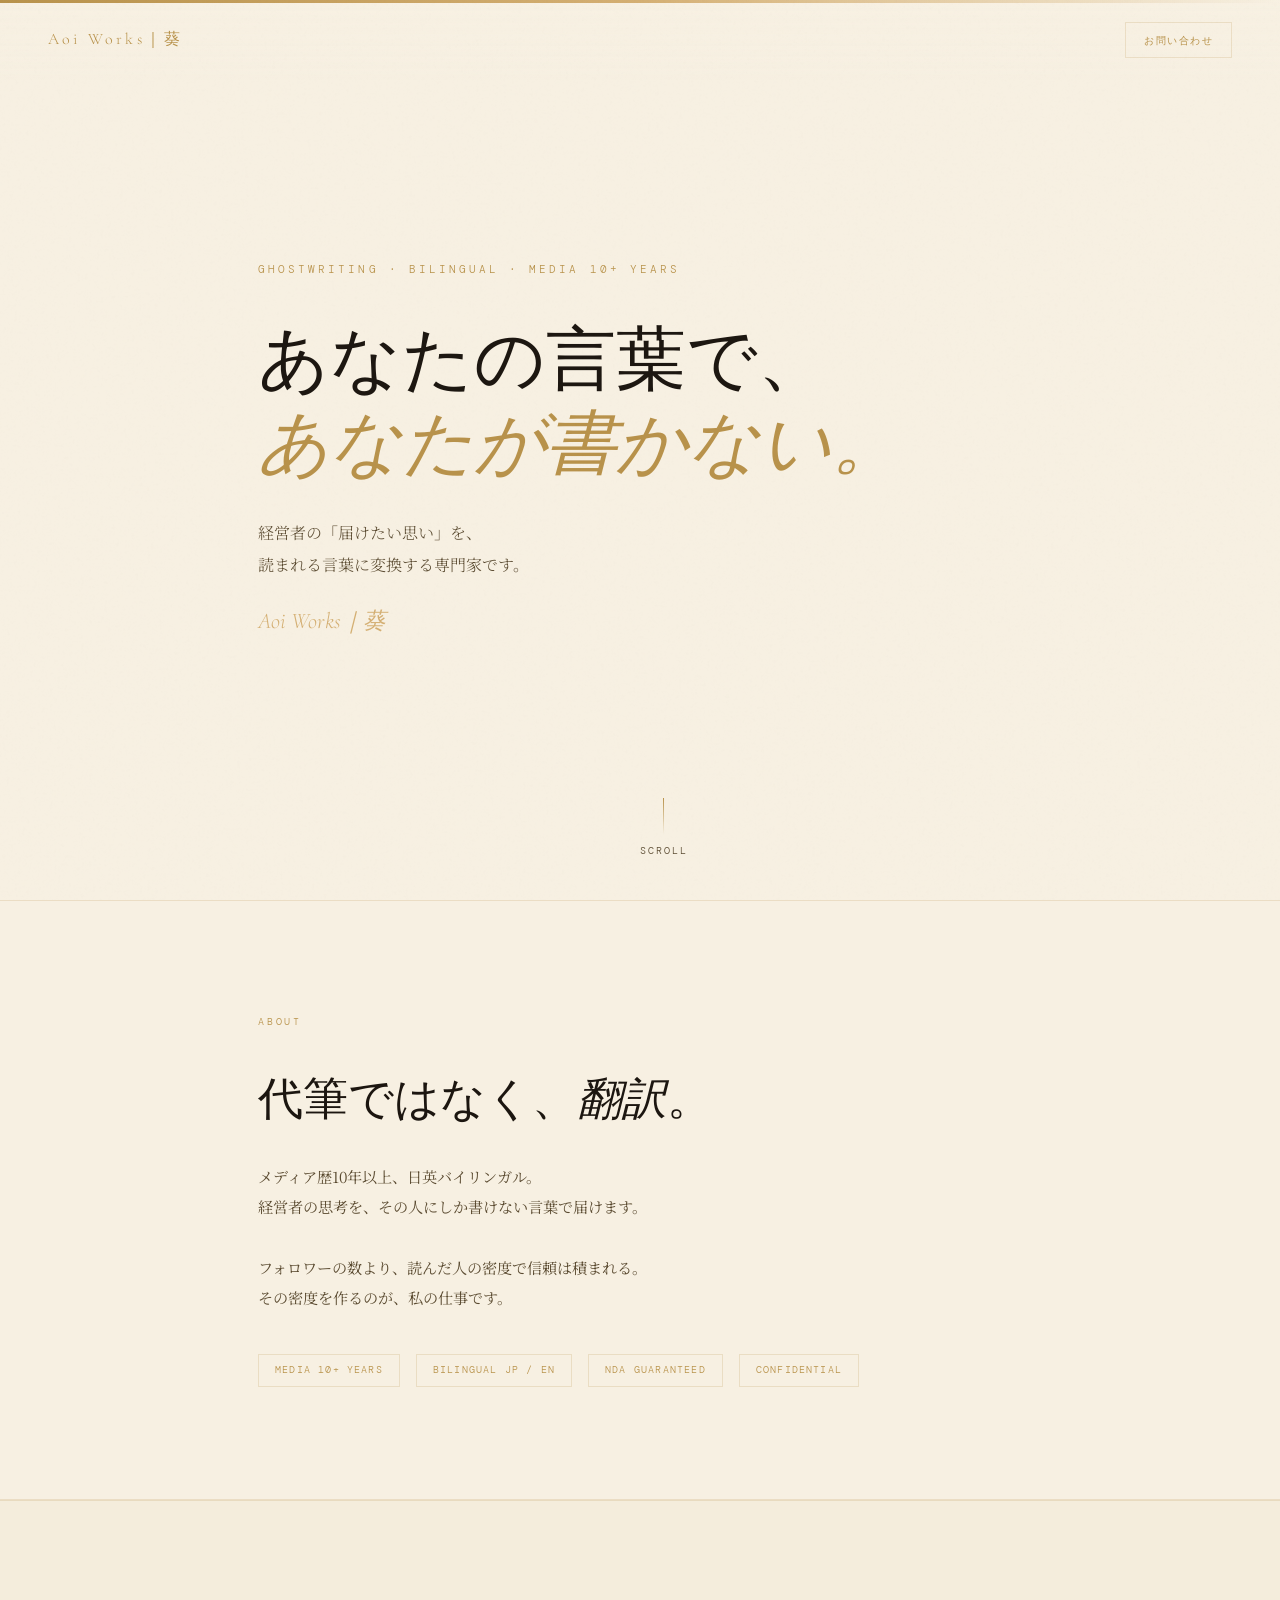
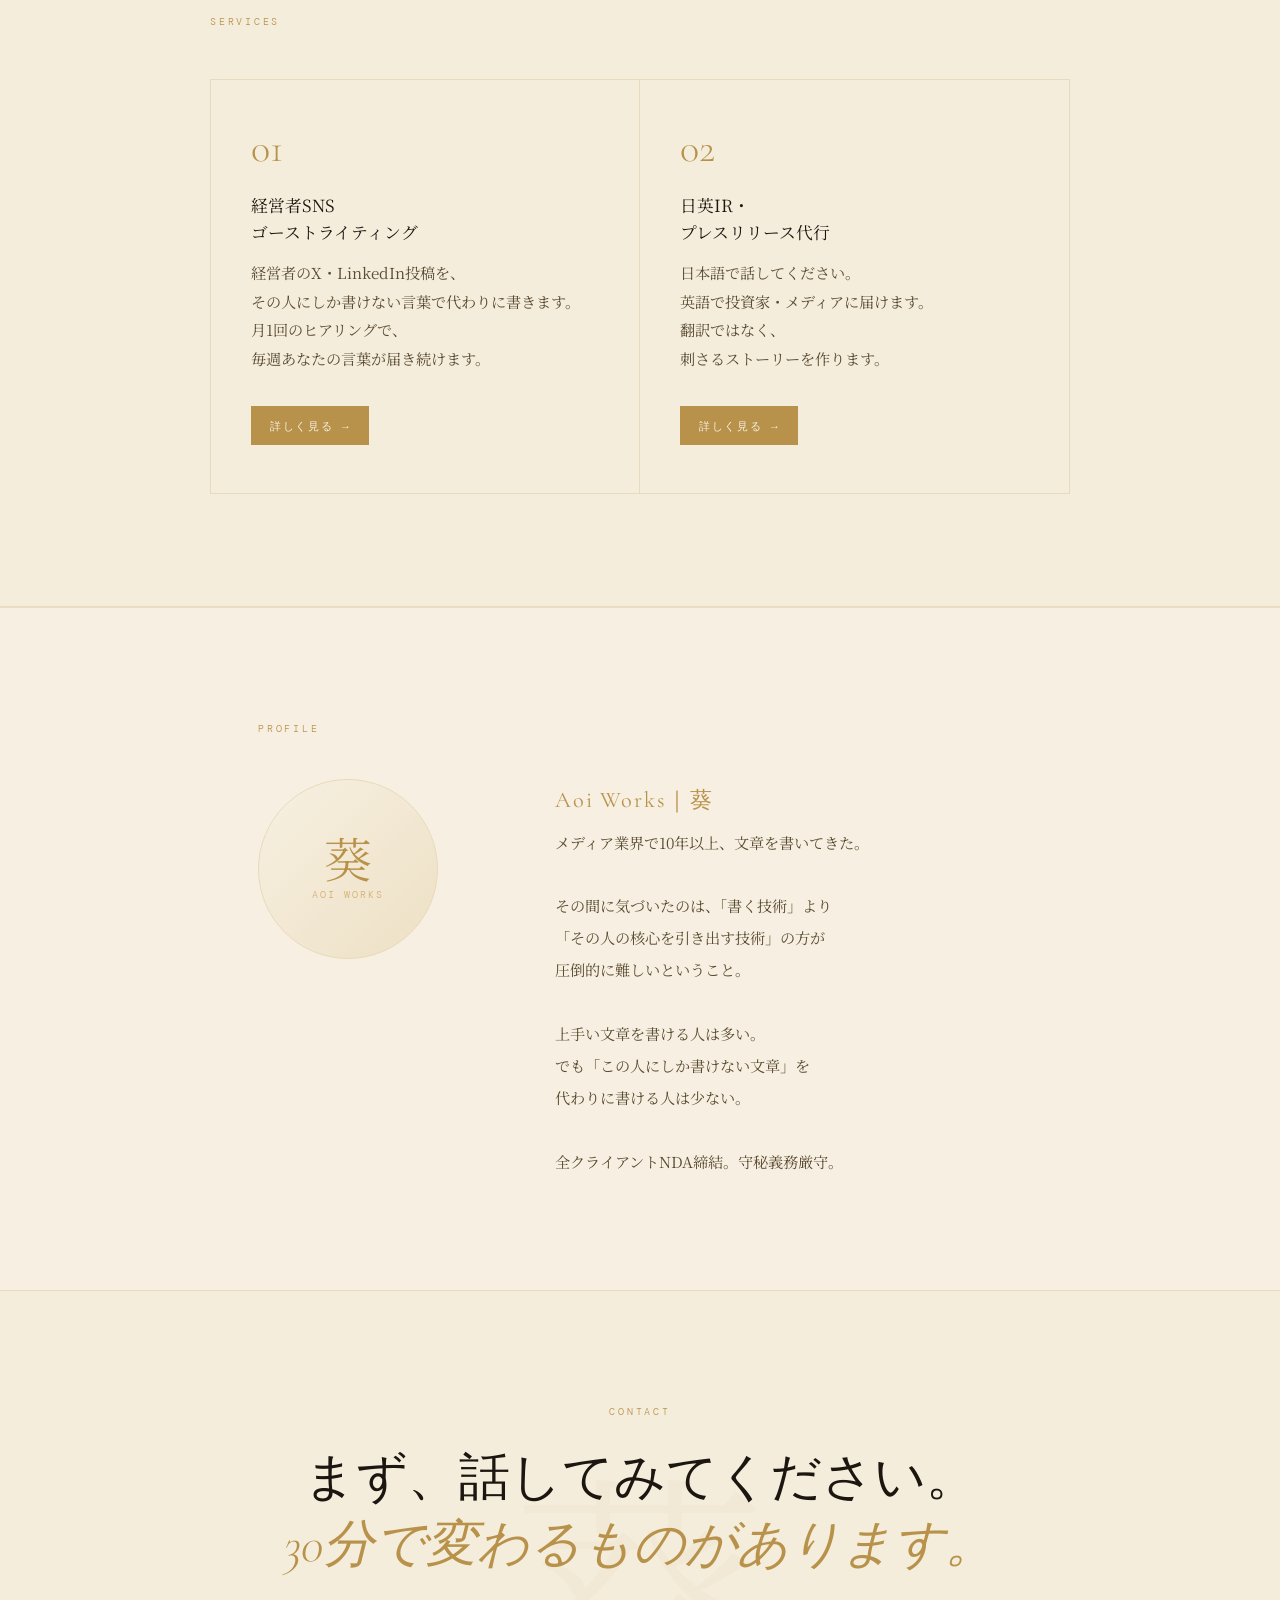
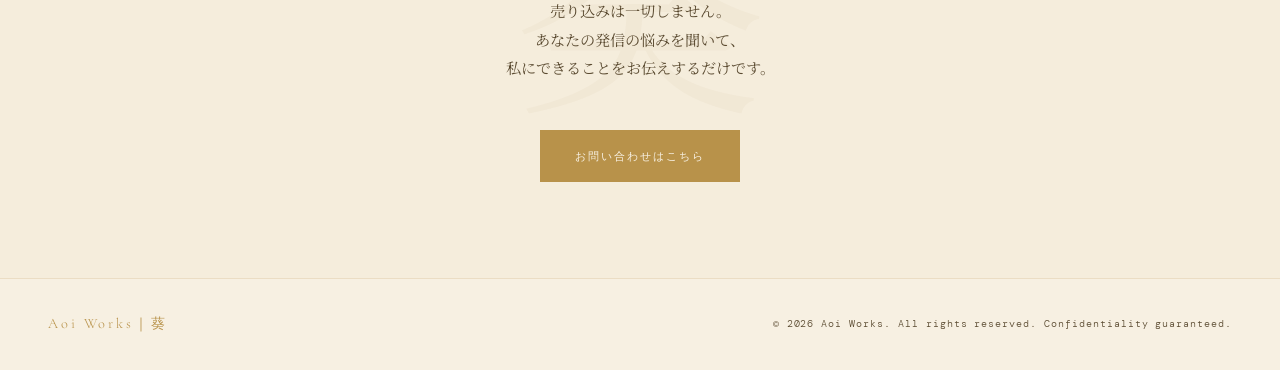
==== commit c521f652: "Update index.html" ====
--- a/index.html
+++ b/index.html
@@ -88,7 +88,7 @@
       <!-- Card 2 -->
       <div class="card">
         <div class="card-num en">02</div>
-        <h3 class="card-title">英語IR・<br>プレスリリース代行</h3>
+        <h3 class="card-title">日英IR・<br>プレスリリース代行</h3>
         <p class="card-desc">
           日本語で話してください。<br>
           英語で投資家・メディアに届けます。<br>
--- a/css/style.css
+++ b/css/style.css
@@ -292,15 +292,15 @@
   .card-link {
     display: inline-block;
     font-family: var(--mono);
-    font-size: 0.62rem;
+    font-size: 0.68rem;
     letter-spacing: 0.15em;
-    color: var(--gold);
+    color: var(--paper);
+    background: var(--gold);
     text-decoration: none;
-    border-bottom: 1px solid var(--rule);
-    padding-bottom: 0.2rem;
-    transition: border-color 0.3s;
-  }
-  .card-link:hover { border-color: var(--gold); }
+    padding: 0.6rem 1.2rem;
+    transition: background 0.3s;
+  }
+  .card-link:hover { background: var(--gold-light); }
 
   .card-coming {
     font-family: var(--mono);
